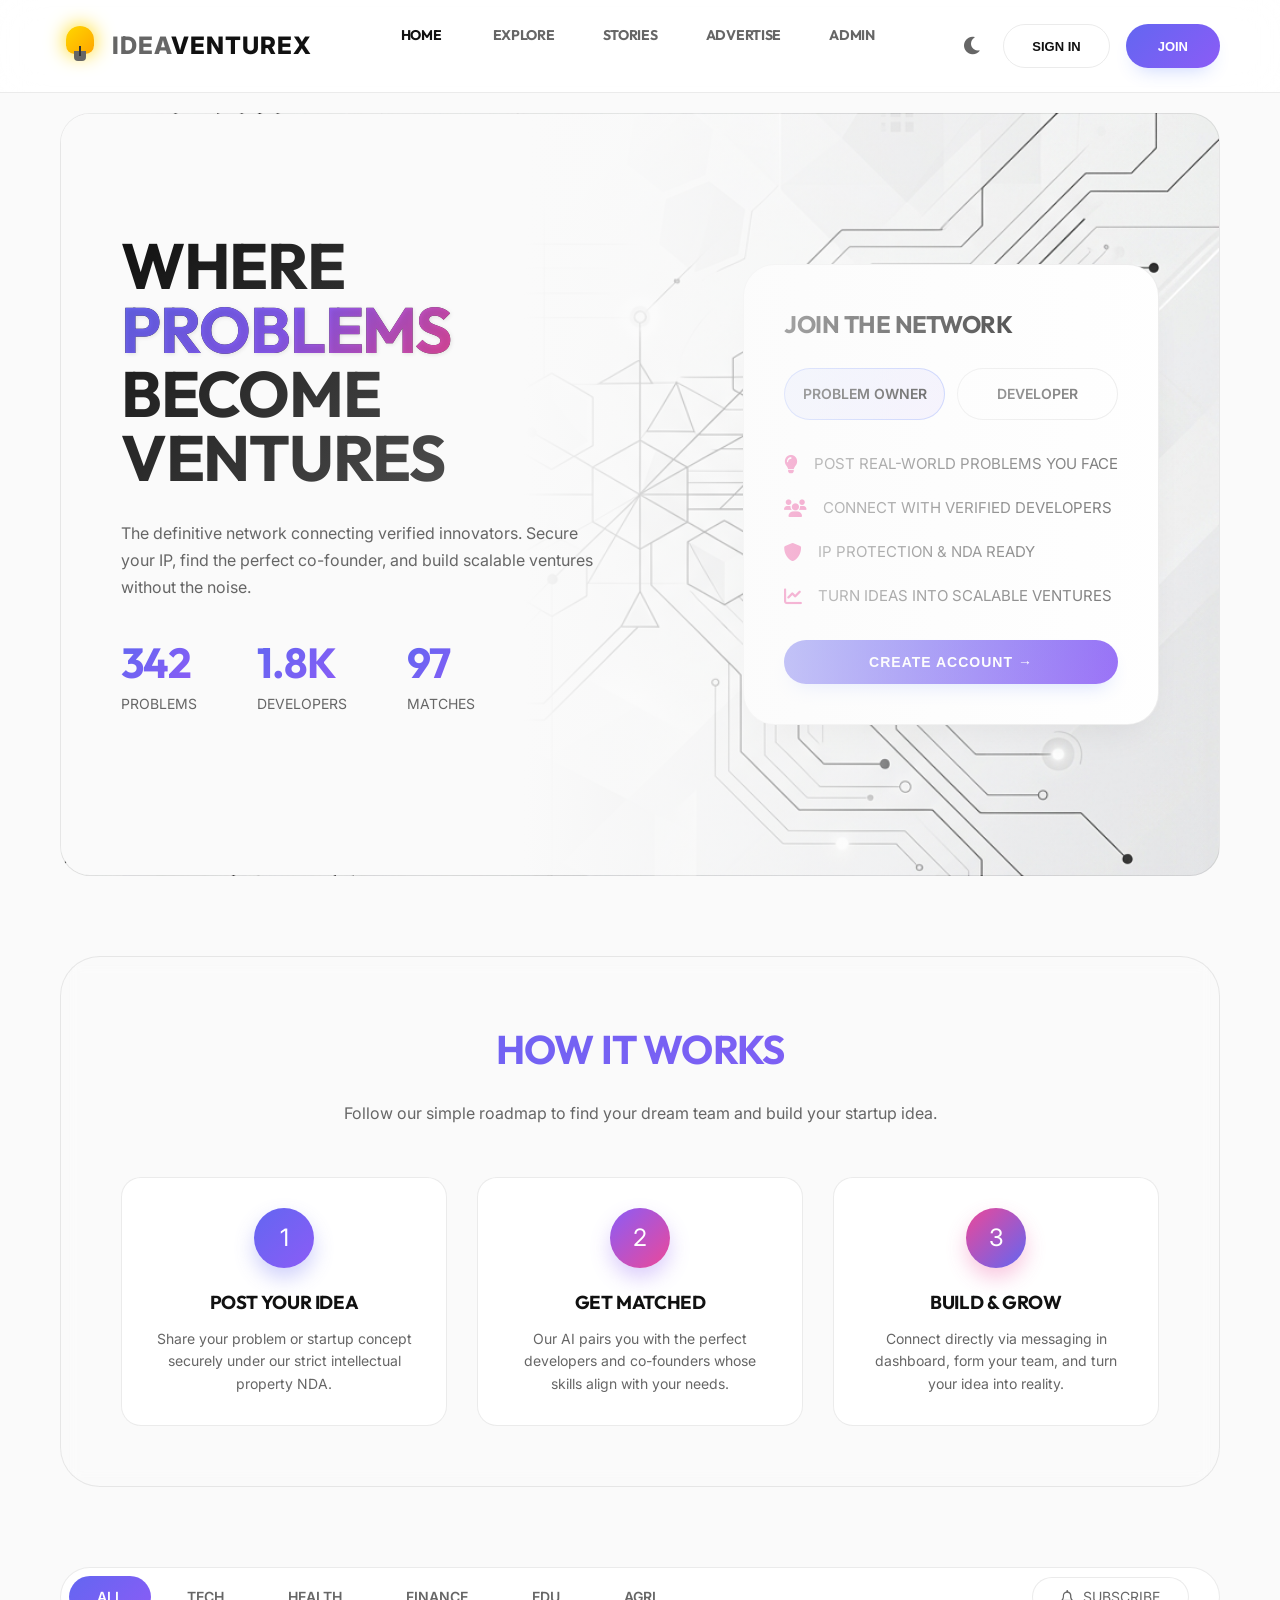
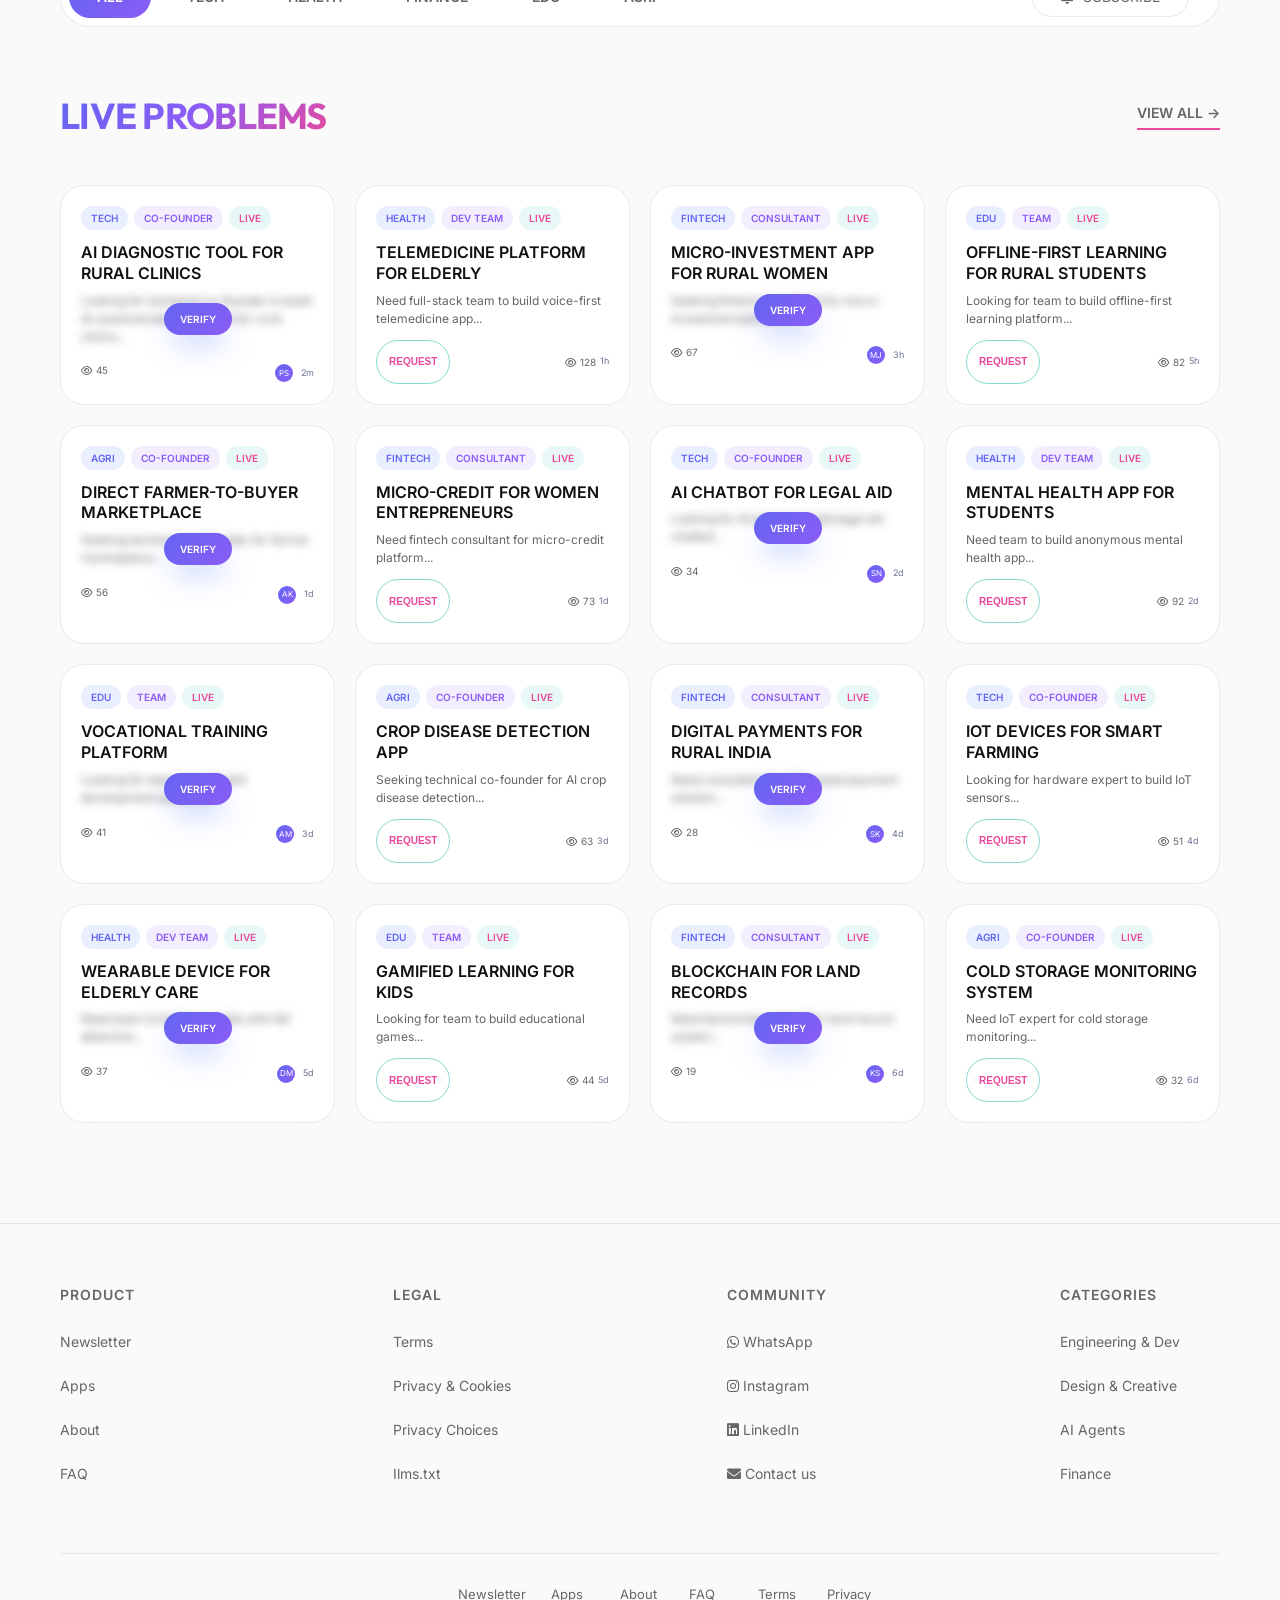
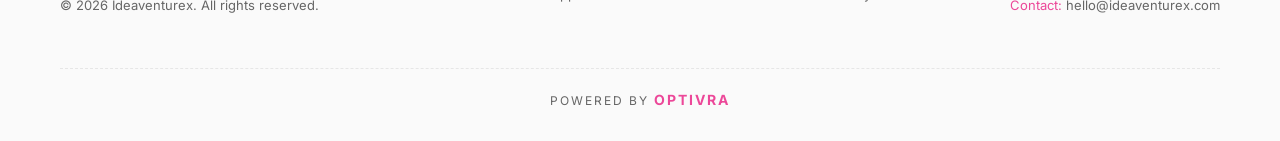
==== index.html @ 9db9f2c5 "commit" ====
<!DOCTYPE html>
<html lang="en">
<head>
    <meta charset="UTF-8">
    <meta name="viewport" content="width=device-width, initial-scale=1.0, maximum-scale=5.0, user-scalable=yes">
    
    <!-- META TAGS - SEO -->
    <title>Ideaventurex - Where Problems Become Ventures | Problem Owner & Developer Marketplace</title>
    <meta name="description" content="IdeaventureX is the first gated marketplace connecting problem owners with verified developers. Post real-world problems, find technical co-founders, and build scalable ventures with IP protection.">
    <meta name="keywords" content="problem marketplace, developer platform, tech co-founder, startup ideas, problem solver, venture building, developer community, problem owner, tech marketplace, India startup">
    <meta name="author" content="IdeaventureX">
    <meta name="robots" content="index, follow">
    <meta name="language" content="English">
    <meta name="revisit-after" content="7 days">
    
    <!-- CANONICAL TAG -->
    <link rel="canonical" href="https://ideaventurex.com">
    
    <!-- OPEN GRAPH TAGS - Facebook/LinkedIn -->
    <meta property="og:title" content="IdeaventureX - Where Problems Become Ventures">
    <meta property="og:description" content="Connect with verified developers to solve real-world problems and build successful ventures.">
    <meta property="og:image" content="https://ideaventurex.com/og-image.jpg">
    <meta property="og:url" content="https://ideaventurex.com">
    <meta property="og:type" content="website">
    <meta property="og:site_name" content="Ideaventurex">
    
    <!-- TWITTER CARD TAGS -->
    <meta name="twitter:card" content="summary_large_image">
    <meta name="twitter:title" content="IdeaventureX - Where Problems Become Ventures">
    <meta name="twitter:description" content="First gated marketplace connecting problem owners with verified developers.">
    <meta name="twitter:image" content="https://ideaventurex.com/twitter-image.jpg">
    
    <!-- FAVICON -->
    <link rel="icon" type="image/x-icon" href="data:image/svg+xml,<svg xmlns='http://www.w3.org/2000/svg' viewBox='0 0 100 100'><circle cx='50' cy='50' r='45' fill='%23FFD700'/><text x='50' y='70' font-size='50' text-anchor='middle' fill='white' font-family='Arial'>I</text></svg>">
    <link rel="apple-touch-icon" href="data:image/svg+xml,<svg xmlns='http://www.w3.org/2000/svg' viewBox='0 0 100 100'><circle cx='50' cy='50' r='45' fill='%23FFD700'/><text x='50' y='70' font-size='50' text-anchor='middle' fill='white' font-family='Arial'>I</text></svg>">
    
    <!-- SCHEMA MARKUP - JSON-LD -->
    <script type="application/ld+json">
    {
        "@context": "https://schema.org",
        "@type": "Organization",
        "name": "IdeaventureX",
        "url": "https://.com",
        "logo": "https://ideaventurex.com/logo.png",
        "sameAs": [
            "https://twitter.com/Ideaventurex
            "https://linkedin.com/company/Ideaventurex"
        ],
        "description": "First gated marketplace connecting problem owners with verified builders.",
        "address": {
            "@type": "PostalAddress",
            "addressCountry": "IN"
        }
    }
    </script>
    
    <script type="application/ld+json">
    {
        "@context": "https://schema.org",
        "@type": "WebSite",
        "name": "Ideaventurex",
        "url": "https://ideaventurex.com",
        "potentialAction": {
            "@type": "SearchAction",
            "target": "https://ideaventurex.com/search?q={search_term_string}",
            "query-input": "required name=search_term_string"
        }
    }
    </script>

    <!-- CSS FILES -->
    <link rel="preconnect" href="https://fonts.googleapis.com">
    <link rel="preconnect" href="https://fonts.gstatic.com" crossorigin>
    <link href="https://fonts.googleapis.com/css2?family=Inter:wght@300;400;500;600;700&family=Outfit:wght@400;600;700;800&display=swap" rel="stylesheet">
    <link rel="stylesheet" href="https://cdnjs.cloudflare.com/ajax/libs/font-awesome/6.0.0-beta3/css/all.min.css">
    <link rel="stylesheet" href="assets/css/style.css">
</head>
<body>
    <!-- Progress Bar -->
    <div class="progress-bar" id="progressBar"></div>

    <!-- Back to Top Button -->
    <div class="back-to-top" id="backToTop" onclick="scrollToTop()">
        <i class="fas fa-arrow-up"></i>
    </div>

    <!-- Navbar -->
    <nav class="navbar">
        <div class="logo" onclick="switchPage('home')">
            <div class="bulb-icon">
                <div class="bulb-glass"></div>
                <div class="bulb-base"></div>
                <div class="bulb-filament"></div>
            </div>
            <div class="logo-text"><span>Idea</span>ventureX</div>
        </div>
        <div class="nav-links" id="navLinks">
            <a class="active" onclick="switchPage('home')">HOME</a>
            <a onclick="switchPage('explore')">EXPLORE</a>
            <a onclick="switchPage('stories')">STORIES</a>
            <a onclick="switchPage('advertise')">ADVERTISE</a>
            <a onclick="switchPage('admin')">ADMIN</a>
        </div>
        <div class="nav-right">
            <div class="theme-toggle" onclick="toggleTheme()">
                <i class="fas fa-moon"></i>
            </div>
            <div class="auth-buttons" id="authButtons">
                <button class="btn-outline" onclick="openModal('login')">SIGN IN</button>
                <button class="btn-primary" onclick="openModal('signup')">JOIN</button>
            </div>
            <div class="profile-badge" id="profileBadge" onclick="toggleLogout(event)">
                <div class="avatar">AK</div>
                <span id="profileType">BUILDER</span>
                <span class="notification-badge">3</span>
                <div class="logout-dropdown" id="logoutDropdown" onclick="event.stopPropagation()">
                    <a href="dashboard.html" onclick="event.stopPropagation();">📊 DASHBOARD</a>
                    <a onclick="openEditProfileModal(); event.stopPropagation();">✏️ EDIT PROFILE</a>
                    <a onclick="logout(); event.stopPropagation();">🚪 LOGOUT</a>
                </div>
            </div>
            <div class="hamburger-menu" onclick="toggleMobileMenu()">☰</div>
        </div>
    </nav>

    <!-- Mobile Menu (hidden by default) -->
    <div id="mobileMenu" style="display: none; background: var(--card-bg); padding: 20px; position: absolute; top: 80px; left: 0; right: 0; z-index: 99; backdrop-filter: blur(20px); border-bottom: 1px solid var(--border-color);">
        <a style="display: block; padding: 15px; color: var(--text-primary); text-decoration: none; border-bottom: 1px solid var(--border-color);" onclick="switchPage('home'); toggleMobileMenu()">HOME</a>
        <a style="display: block; padding: 15px; color: var(--text-primary); text-decoration: none; border-bottom: 1px solid var(--border-color);" onclick="switchPage('explore'); toggleMobileMenu()">EXPLORE</a>
        <a style="display: block; padding: 15px; color: var(--text-primary); text-decoration: none; border-bottom: 1px solid var(--border-color);" onclick="switchPage('stories'); toggleMobileMenu()">STORIES</a>
        <a style="display: block; padding: 15px; color: var(--text-primary); text-decoration: none; border-bottom: 1px solid var(--border-color);" onclick="switchPage('advertise'); toggleMobileMenu()">ADVERTISE</a>
        <a style="display: block; padding: 15px; color: var(--text-primary); text-decoration: none;" onclick="switchPage('admin'); toggleMobileMenu()">ADMIN</a>
    </div>

    <!-- MAIN CONTENT -->
    <div class="container">
        <!-- HOME PAGE -->
        <div id="home-page" class="page active-page">
            <div class="hero" style="background: url('assets/images/hero.png') no-repeat center / cover; border-radius: 30px; padding: 120px 60px; margin: 20px 0; border: 1px solid var(--border-color); position: relative; overflow: hidden;">
                <div style="position: absolute; inset: 0; background: linear-gradient(90deg, var(--bg-primary) 40%, transparent); z-index: 0;"></div>
                
                <div class="hero-left" style="position: relative; z-index: 1;">
                    <h1 style="font-size: 64px;">WHERE<br><span class="hero-gradient-text" style="color: var(--text-primary); text-shadow: 1px 1px 4px rgba(0,0,0,0.1);">PROBLEMS</span><br>BECOME VENTURES</h1>
                    <p style="font-size: 16px; max-width: 480px;">The definitive network connecting verified innovators. Secure your IP, find the perfect co-founder, and build scalable ventures without the noise.</p>
                    <div class="hero-stats">
                        <div class="stat-item"><div class="stat-number">342</div><p>PROBLEMS</p></div>
                        <div class="stat-item"><div class="stat-number">1.8K</div><p>DEVELOPERS</p></div>
                        <div class="stat-item"><div class="stat-number">97</div><p>MATCHES</p></div>
                    </div>
                </div>
                <div class="hero-right">
                    <h3 style="font-size:24px;">JOIN THE NETWORK</h3>
                    <div class="type-selector">
                        <div class="type-option active" onclick="selectType('owner')">PROBLEM OWNER</div>
                        <div class="type-option" onclick="selectType('developer')">DEVELOPER</div>
                    </div>
                    <ul class="usp-list" id="uspList">
                        <!-- Problem Owner bullets (active by default) -->
                        <li><i class="fas fa-lightbulb"></i> POST REAL-WORLD PROBLEMS YOU FACE</li>
                        <li><i class="fas fa-users"></i> CONNECT WITH VERIFIED DEVELOPERS</li>
                        <li><i class="fas fa-shield-alt"></i> IP PROTECTION & NDA READY</li>
                        <li><i class="fas fa-chart-line"></i> TURN IDEAS INTO SCALABLE VENTURES</li>
                    </ul>
                    <button class="btn-primary" style="width:100%; padding:14px; font-size:14px; letter-spacing:1px;" onclick="openModal('signup')">CREATE ACCOUNT &rarr;</button>
                </div>
            </div>

            <!-- ROADMAP SECTION -->
            <div class="roadmap-section" style="margin: 80px 0; padding: 60px; background: rgba(255, 255, 255, 0.02); border-radius: 40px; border: 1px solid var(--border-color); text-align: center; backdrop-filter: blur(10px);">
                <h2 style="font-size: 40px; margin-bottom: 20px; background: linear-gradient(135deg, var(--gradient-1), var(--gradient-2)); -webkit-background-clip: text; -webkit-text-fill-color: transparent;">HOW IT WORKS</h2>
                <p style="color: var(--text-secondary); margin-bottom: 50px;">Follow our simple roadmap to find your dream team and build your startup idea.</p>
                <div style="display: grid; grid-template-columns: repeat(auto-fit, minmax(250px, 1fr)); gap: 30px;">
                    <div class="roadmap-step" style="padding: 30px; background: var(--card-bg); border-radius: 20px; border: 1px solid var(--border-color); transition: 0.3s; cursor: default;" onmouseover="this.style.transform='translateY(-10px)'; this.style.borderColor='var(--gradient-1)'" onmouseout="this.style.transform='translateY(0)'; this.style.borderColor='var(--border-color)'">
                        <div style="width: 60px; height: 60px; background: linear-gradient(135deg, var(--gradient-1), var(--gradient-2)); border-radius: 50%; color: white; display: flex; align-items: center; justify-content: center; font-size: 24px; margin: 0 auto 20px; box-shadow: 0 10px 20px rgba(99, 102, 241, 0.3);">1</div>
                        <h3>Post Your Idea</h3>
                        <p style="color: var(--text-secondary); font-size: 14px; margin-top: 10px;">Share your problem or startup concept securely under our strict intellectual property NDA.</p>
                    </div>
                    <div class="roadmap-step" style="padding: 30px; background: var(--card-bg); border-radius: 20px; border: 1px solid var(--border-color); transition: 0.3s; cursor: default;" onmouseover="this.style.transform='translateY(-10px)'; this.style.borderColor='var(--gradient-2)'" onmouseout="this.style.transform='translateY(0)'; this.style.borderColor='var(--border-color)'">
                        <div style="width: 60px; height: 60px; background: linear-gradient(135deg, var(--gradient-2), var(--gradient-3)); border-radius: 50%; color: white; display: flex; align-items: center; justify-content: center; font-size: 24px; margin: 0 auto 20px; box-shadow: 0 10px 20px rgba(139, 92, 246, 0.3);">2</div>
                        <h3>Get Matched</h3>
                        <p style="color: var(--text-secondary); font-size: 14px; margin-top: 10px;">Our AI pairs you with the perfect developers and co-founders whose skills align with your needs.</p>
                    </div>
                    <div class="roadmap-step" style="padding: 30px; background: var(--card-bg); border-radius: 20px; border: 1px solid var(--border-color); transition: 0.3s; cursor: default;" onmouseover="this.style.transform='translateY(-10px)'; this.style.borderColor='var(--gradient-3)'" onmouseout="this.style.transform='translateY(0)'; this.style.borderColor='var(--border-color)'">
                        <div style="width: 60px; height: 60px; background: linear-gradient(135deg, var(--gradient-3), var(--gradient-1)); border-radius: 50%; color: white; display: flex; align-items: center; justify-content: center; font-size: 24px; margin: 0 auto 20px; box-shadow: 0 10px 20px rgba(236, 72, 153, 0.3);">3</div>
                        <h3>Build & Grow</h3>
                        <p style="color: var(--text-secondary); font-size: 14px; margin-top: 10px;">Connect directly via messaging in dashboard, form your team, and turn your idea into reality.</p>
                    </div>
                </div>
            </div>

            <div class="category-bar">
                <div class="category-links">
                    <span class="category-link active" onclick="filterProblems('all', event)">ALL</span>
                    <span class="category-link" onclick="filterProblems('tech', event)">TECH</span>
                    <span class="category-link" onclick="filterProblems('health', event)">HEALTH</span>
                    <span class="category-link" onclick="filterProblems('finance', event)">FINANCE</span>
                    <span class="category-link" onclick="filterProblems('edu', event)">EDU</span>
                    <span class="category-link" onclick="filterProblems('agri', event)">AGRI</span>
                </div>
                <div class="subscribe-btn" onclick="subscribeAlert()"><i class="far fa-bell"></i> SUBSCRIBE</div>
            </div>

            <div class="section-header">
                <h2>LIVE PROBLEMS</h2>
                <span class="view-all" onclick="switchPage('explore')">VIEW ALL →</span>
            </div>
            <div class="problems-grid" id="homeProblemsGrid"></div>
        </div>

        <!-- EXPLORE PAGE -->
        <div id="explore-page" class="page">
            <div style="margin:60px 0;">
                <h1 style="font-size:56px; margin-bottom:30px;">EXPLORE ALL PROBLEMS</h1>
                <div class="category-bar">
                    <div class="category-links">
                        <span class="category-link active" onclick="filterExploreProblems('all', event)">ALL</span>
                        <span class="category-link" onclick="filterExploreProblems('tech', event)">TECH</span>
                        <span class="category-link" onclick="filterExploreProblems('health', event)">HEALTH</span>
                        <span class="category-link" onclick="filterExploreProblems('finance', event)">FINANCE</span>
                        <span class="category-link" onclick="filterExploreProblems('edu', event)">EDU</span>
                        <span class="category-link" onclick="filterExploreProblems('agri', event)">AGRI</span>
                    </div>
                </div>
                <div class="problems-grid" id="exploreProblemsGrid"></div>
            </div>
        </div>

        <!-- STORIES PAGE -->
        <div id="stories-page" class="page">
            <div style="margin:60px 0;">
                <h1 style="font-size:56px; margin-bottom:30px;">SUCCESS STORIES</h1>
                <div style="display:grid; grid-template-columns:1fr 1fr; gap:30px;" id="storiesGrid"></div>
            </div>
        </div>

        <!-- ADVERTISE PAGE -->
        <div id="advertise-page" class="page">
            <div class="advertise-page">
                <div class="advertise-header">
                    <h1>REACH 1.8K+ ELITE DEVELOPERS</h1>
                    <p>Promote your tools, APIs, and services to the most active problem solvers and innovators in our network.</p>
                </div>
                
                <div class="advertise-pricing" id="pricingCards"></div>

                <div class="details-form">
                    <h2>📋 REQUEST ADVERTISING DETAILS</h2>
                    
                    <div class="form-group">
                        <label>FULL NAME</label>
                        <input type="text" placeholder="Enter your full name" id="adName">
                    </div>
                    <div class="form-group">
                        <label>COMPANY/BRAND</label>
                        <input type="text" placeholder="Enter company name" id="adCompany">
                    </div>
                    <div class="form-group">
                        <label>EMAIL ADDRESS</label>
                        <input type="email" placeholder="Enter your email" id="adEmail">
                    </div>
                    <div class="form-group">
                        <label>PHONE NUMBER</label>
                        <input type="tel" placeholder="Enter your phone number" id="adPhone">
                    </div>
                    <div class="form-group">
                        <label>SELECT PACKAGE</label>
                        <select id="adPackage">
                            <option>BASIC - ₹2,999/month</option>
                            <option>PRO - ₹4,999/month</option>
                            <option>ENTERPRISE - ₹9,999/month</option>
                            <option>CUSTOM - Need tailored solution</option>
                        </select>
                    </div>
                    <div class="form-group">
                        <label>TELL US ABOUT YOUR PRODUCT</label>
                        <textarea placeholder="Describe your product, target audience, and advertising goals..." id="adMessage"></textarea>
                    </div>
                    <div class="form-group">
                        <label>PREFERRED START DATE</label>
                        <input type="date" id="adDate">
                    </div>
                    <div class="radio-group">
                        <div class="radio-option">
                            <input type="checkbox" id="adTerms"> I agree to terms and conditions
                        </div>
                    </div>
                    <button class="btn-primary" style="width:100%; padding:16px;" onclick="submitAdRequest()">SUBMIT REQUEST</button>
                </div>
            </div>
        </div>

        <!-- DASHBOARD MOVED TO dashbaord.html -->

        <!-- ADMIN PAGE -->
        <div id="admin-page" class="page">
            <div id="adminLoginBox" class="admin-login-box">
                <h2>ADMIN ACCESS</h2>
                <input type="email" placeholder="admin@ideaventurex.com" value="admin@ideaventurex.com" id="adminEmail">
                <input type="password" placeholder="••••••••" value="admin123" id="adminPassword">
                <button class="btn-primary" onclick="adminLogin()">ACCESS DASHBOARD</button>
            </div>
            <div id="adminPanel" class="admin-panel">
                <div style="display:flex; justify-content:space-between; align-items:center; margin-bottom:30px;">
                    <h2 style="font-size:36px;">ADMIN INTELLIGENCE</h2>
                    <div class="profile-badge" style="display:flex; position:relative;" id="adminProfileBadge">
                        <div class="avatar">AD</div>
                        <span>ADMIN</span>
                        <div class="logout-dropdown" id="adminLogoutDropdown">
                            <a onclick="logout(); closeAdminDropdown();">🚪 LOGOUT</a>
                        </div>
                    </div>
                </div>

                <div class="admin-stats">
                    <div class="stat-card-large"><h3>47</h3><p>LIVE PROBLEMS</p></div>
                    <div class="stat-card-large"><h3>238</h3><p>DEVELOPERS</p></div>
                    <div class="stat-card-large"><h3>15</h3><p>MATCHES</p></div>
                    <div class="stat-card-large"><h3>89</h3><p>WEEKLY ACTIVE</p></div>
                </div>

                <div style="display:grid; grid-template-columns:1fr 1fr; gap:20px;">
                    <div class="admin-section">
                        <h3>⏳ PENDING VERIFICATION</h3>
                        <div class="queue-item"><span>AI DIAGNOSTIC TOOL</span> <button class="verify-btn" onclick="showToast('VERIFIED')">VERIFY</button></div>
                        <div class="queue-item"><span>ELDERLY CARE IOT</span> <button class="verify-btn" onclick="showToast('VERIFIED')">VERIFY</button></div>
                        <div class="queue-item"><span>FARMER MARKETPLACE</span> <button class="verify-btn" onclick="showToast('VERIFIED')">VERIFY</button></div>
                    </div>
                    <div class="admin-section">
                        <h3>🔥 TRENDING SECTORS</h3>
                        <div class="trend-item"><span>TECH</span> <span>42%</span></div>
                        <div class="trend-item"><span>HEALTH</span> <span>28%</span></div>
                        <div class="trend-item"><span>FINTECH</span> <span>18%</span></div>
                        <div class="trend-item"><span>EDU</span> <span>8%</span></div>
                        <div class="trend-item"><span>AGRI</span> <span>4%</span></div>
                    </div>
                </div>

                <div class="admin-section">
                    <h3>👁️ ACCESS LOG</h3>
                    <div class="log-item">PRIYA S. viewed AI DIAGNOSTIC · 2 min ago</div>
                    <div class="log-item">RAHUL K. unlocked TELEMEDICINE · 15 min ago</div>
                    <div class="log-item">ANAND M. posted new problem · 1 hour ago</div>
                    <div class="log-item">SUNITA P. matched with developer · 3 hours ago</div>
                </div>

                <div class="admin-section">
                    <h3>🤝 MATCH QUEUE</h3>
                    <div class="queue-item"><span>AI TOOL · Developer: PRIYA S.</span> <span style="color:var(--gradient-1);">PENDING</span></div>
                    <div class="queue-item"><span>TELEMEDICINE · Developer: RAHUL K.</span> <span style="color:var(--gradient-3);">ACCEPTED</span></div>
                    <div class="queue-item"><span>MICRO-CREDIT · Developer: ANAND M.</span> <span style="color:var(--gradient-2);">IN REVIEW</span></div>
                </div>
            </div>
        </div>
    </div>

    <!-- FOOTER -->
    <footer class="footer">
        <div class="footer-content">
            <div class="footer-links">
                <div class="footer-section">
                    <h4>PRODUCT</h4>
                    <a onclick="showPage('newsletter')">Newsletter</a>
                    <a onclick="showPage('apps')">Apps</a>
                    <a onclick="showPage('about')">About</a>
                    <a onclick="showPage('faq')">FAQ</a>
                </div>
                <div class="footer-section">
                    <h4>LEGAL</h4>
                    <a onclick="showPage('terms')">Terms</a>
                    <a onclick="showPage('privacy')">Privacy & Cookies</a>
                    <a onclick="showPage('privacy-choices')">Privacy Choices</a>
                    <a onclick="showPage('ilms')">Ilms.txt</a>
                </div>
                <div class="footer-section">
                    <h4>COMMUNITY</h4>
                    <a style="cursor:pointer;" onclick="window.open('https://chat.whatsapp.com/12345', '_blank')"><i class="fab fa-whatsapp"></i> WhatsApp</a>
                    <a style="cursor:pointer;" onclick="window.open('https://instagram.com/ideaventurex', '_blank')"><i class="fab fa-instagram"></i> Instagram</a>
                    <a style="cursor:pointer;" onclick="window.open('https://linkedin.com/company/ideaventurex', '_blank')"><i class="fab fa-linkedin"></i> LinkedIn</a>
                    <a onclick="showPage('contact')"><i class="fas fa-envelope"></i> Contact us</a>
                </div>
                <div class="footer-section">
                    <h4>CATEGORIES</h4>
                    <a onclick="filterProblems('tech', event)">Engineering & Dev</a>
                    <a onclick="filterProblems('design', event)">Design & Creative</a>
                    <a onclick="filterProblems('ai', event)">AI Agents</a>
                    <a onclick="filterProblems('finance', event)">Finance</a>
                </div>
            </div>
            
            <div class="footer-bottom">
                <div>© 2026 Ideaventurex. All rights reserved.</div>
                <div class="footer-bottom-links">
                    <a onclick="showPage('newsletter')">Newsletter</a>
                    <a onclick="showPage('apps')">Apps</a>
                    <a onclick="showPage('about')">About</a>
                    <a onclick="showPage('faq')">FAQ</a>
                    <a onclick="showPage('terms')">Terms</a>
                    <a onclick="showPage('privacy')">Privacy</a>
                </div>
                <div class="footer-contact">
                    <span>Contact:</span> hello@ideaventurex.com
                </div>
            </div>

            <!-- POWERED BY OPTIVRA -->
            <div class="powered-by">
                <a href="https://optivra.in" target="_blank" style="color: inherit; text-decoration: none;">POWERED BY <span>OPTIVRA</span></a>
            </div>
        </div>
    </footer>

    <!-- NEW PAGES MODAL -->
    <div class="modal" id="pageModal">
        <div class="modal-content">
            <span class="close" onclick="closeModal('pageModal')">&times;</span>
            <h2 id="pageModalTitle">Page Title</h2>
            <div id="pageModalContent" style="color: var(--text-secondary); line-height: 1.8;">
                Content goes here...
            </div>
        </div>
    </div>

    <!-- Modals -->
    <div class="modal" id="loginModal">
        <div class="modal-content">
            <span class="close" onclick="closeModal('loginModal')">&times;</span>
            <h2>SIGN IN</h2>
            <input type="email" placeholder="EMAIL" id="loginEmail">
            <input type="password" placeholder="PASSWORD" id="loginPassword">
            <button class="btn-primary" style="width:100%;" onclick="demoLogin()">SIGN IN</button>
        </div>
    </div>
    
    <div class="modal" id="signupModal">
        <div class="modal-content">
            <span class="close" onclick="closeModal('signupModal')">&times;</span>
            <h2>JOIN IDEAVENTUREX</h2>
            <input type="text" placeholder="FULL NAME" id="signupName">
            <input type="email" placeholder="EMAIL" id="signupEmail">
            <input type="password" placeholder="PASSWORD" id="signupPassword">
            <select id="signupRole">
                <option>PROBLEM OWNER</option>
                <option>DEVELOPER</option>
                <option>ADVISOR</option>
            </select>
            <div class="otp-row">
                <input type="text" placeholder="OTP" id="otpInput">
                <button class="btn-outline" onclick="showToast('OTP SENT')">SEND</button>
            </div>
            <button class="btn-primary" style="width:100%; margin-top:20px;" onclick="demoSignup()">CREATE ACCOUNT</button>
        </div>
    </div>

    <!-- EDIT PROFILE MODAL -->
    <div class="modal" id="editProfileModal">
        <div class="modal-content">
            <span class="close" onclick="closeModal('editProfileModal')">&times;</span>
            <h2>EDIT PROFILE</h2>
            
            <div class="edit-profile-options">
                <div class="edit-profile-option" onclick="showToast('EDIT NAME - COMING SOON'); closeModal('editProfileModal');">
                    <i class="fas fa-user"></i>
                    <div class="option-text"><h4>EDIT NAME</h4><p>Change your display name</p></div>
                </div>
                <div class="edit-profile-option" onclick="showToast('EDIT EMAIL - COMING SOON'); closeModal('editProfileModal');">
                    <i class="fas fa-envelope"></i>
                    <div class="option-text"><h4>EDIT EMAIL</h4><p>Update your email address</p></div>
                </div>
                <div class="edit-profile-option" onclick="showToast('EDIT PASSWORD - COMING SOON'); closeModal('editProfileModal');">
                    <i class="fas fa-lock"></i>
                    <div class="option-text"><h4>EDIT PASSWORD</h4><p>Change your password</p></div>
                </div>
                <div class="edit-profile-option danger-option" onclick="if(confirm('Are you sure?')) { showToast('ACCOUNT DELETED'); logout(); } closeModal('editProfileModal');">
                    <i class="fas fa-trash-alt"></i>
                    <div class="option-text"><h4>DELETE ACCOUNT</h4><p>Permanently delete account</p></div>
                </div>
            </div>
            <button class="btn-outline" style="width:100%; margin-top:10px;" onclick="closeModal('editProfileModal')">CLOSE</button>
        </div>
    </div>

    <div class="toast" id="toast">MESSAGE</div>

    <!-- JavaScript -->
    <script src="assets/js/script.js"></script>
</body>
</html>
---- assets/css/style.css ----
* {
    margin: 0;
    padding: 0;
    box-sizing: border-box;
    -webkit-tap-highlight-color: transparent;
}

:root {
    --bg-primary: #FAFAFA;
    --bg-secondary: #FFFFFF;
    --text-primary: #111111;
    --text-secondary: #666666;
    --border-color: rgba(0, 0, 0, 0.08);
    --card-bg: #FFFFFF;
    --gradient-1: #6366F1; /* Vibrant Indigo */
    --gradient-2: #8B5CF6; /* Vibrant Purple */
    --gradient-3: #EC4899; /* Vibrant Pink */
    --navbar-bg: rgba(255, 255, 255, 0.85);
    --footer-bg: #FAFAFA;
}

body.dark-mode {
    --bg-primary: #0A0A0A;
    --bg-secondary: rgba(17, 17, 17, 0.8);
    --text-primary: #EDEDED;
    --text-secondary: #888888;
    --border-color: rgba(255, 255, 255, 0.1);
    --card-bg: rgba(17, 17, 17, 0.6);
    --gradient-1: #818CF8;
    --gradient-2: #A78BFA;
    --gradient-3: #F472B6;
    --navbar-bg: rgba(10, 10, 10, 0.85);
    --footer-bg: #0A0A0A;
}

body {
    background: var(--bg-primary);
    font-family: 'Inter', sans-serif;
    color: var(--text-primary);
    line-height: 1.6;
    overflow-x: hidden;
    transition: background 0.3s, color 0.3s;
    -webkit-font-smoothing: antialiased;
    -moz-osx-font-smoothing: grayscale;
}

h1, h2, h3, .nav-links a, .btn, .stat-number {
    font-family: 'Outfit', sans-serif;
    font-weight: 700;
    letter-spacing: -0.02em;
    text-transform: uppercase;
}

html {
    scroll-behavior: smooth;
}

::-webkit-scrollbar {
    width: 8px;
}
::-webkit-scrollbar-track {
    background: var(--bg-secondary);
}
::-webkit-scrollbar-thumb {
    background: linear-gradient(135deg, var(--gradient-1), var(--gradient-2), var(--gradient-3));
    border-radius: 10px;
}

@keyframes pageTransition {
    0% { opacity: 0; transform: translateY(20px); }
    100% { opacity: 1; transform: translateY(0); }
}

.page {
    display: none;
    animation: pageTransition 0.5s ease;
}

.page.active-page {
    display: block;
}

.progress-bar {
    position: fixed;
    top: 0;
    left: 0;
    width: 0%;
    height: 3px;
    background: linear-gradient(90deg, var(--gradient-1), var(--gradient-2), var(--gradient-3));
    z-index: 1001;
    transition: width 0.3s;
}

.back-to-top {
    position: fixed;
    bottom: 30px;
    left: 30px;
    width: 50px;
    height: 50px;
    background: linear-gradient(135deg, var(--gradient-1), var(--gradient-2));
    border-radius: 50%;
    display: flex;
    align-items: center;
    justify-content: center;
    color: #FFFFFF;
    cursor: pointer;
    opacity: 0;
    visibility: hidden;
    transition: 0.3s;
    z-index: 99;
    box-shadow: 0 10px 20px -5px var(--gradient-1);
}

.back-to-top.show {
    opacity: 1;
    visibility: visible;
}

.back-to-top:hover {
    transform: translateY(-5px);
}

.container {
    max-width: 1440px;
    margin: 0 auto;
    padding: 0 60px;
}

.navbar {
    display: flex;
    justify-content: space-between;
    align-items: center;
    padding: 24px 60px;
    background: var(--navbar-bg);
    backdrop-filter: blur(20px);
    -webkit-backdrop-filter: blur(20px);
    border-bottom: 1px solid var(--border-color);
    position: sticky;
    top: 0;
    z-index: 100;
}

.logo {
    display: flex;
    align-items: center;
    gap: 12px;
    cursor: pointer;
}
.bulb-icon {
    position: relative;
    width: 40px;
    height: 40px;
}
.bulb-glass {
    position: absolute;
    width: 28px;
    height: 28px;
    background: linear-gradient(135deg, #FFD700, #FFA500);
    border-radius: 50% 50% 30% 30%;
    top: 0;
    left: 6px;
    animation: bulbGlow 2s infinite;
    box-shadow: 0 0 20px #FFD700;
}
.bulb-base {
    position: absolute;
    width: 12px;
    height: 10px;
    background: #666;
    bottom: 5px;
    left: 14px;
    border-radius: 0 0 4px 4px;
}
.bulb-filament {
    position: absolute;
    width: 2px;
    height: 10px;
    background: #333;
    bottom: 10px;
    left: 19px;
}
.logo-text {
    font-size: 24px;
    font-weight: 800;
    color: var(--text-primary);
    text-transform: uppercase;
    letter-spacing: 1px;
}
.logo-text span {
    color: var(--text-secondary);
}
@keyframes bulbGlow {
    0%, 100% { filter: brightness(1); box-shadow: 0 0 15px #FFD700; }
    50% { filter: brightness(1.3); box-shadow: 0 0 30px #FFA500; }
}

.nav-links {
    display: flex;
    gap: 48px;
}

.nav-links a {
    color: var(--text-secondary);
    text-decoration: none;
    font-size: 14px;
    cursor: pointer;
    transition: 0.3s;
    position: relative;
}

.nav-links a:hover {
    color: var(--text-primary);
    transform: translateY(-2px);
}

.nav-links a.active {
    color: var(--text-primary);
}

.nav-links a.active::after {
    display: none;
}

.nav-right {
    display: flex;
    align-items: center;
    gap: 20px;
}

.theme-toggle {
    cursor: pointer;
    font-size: 20px;
    color: var(--text-secondary);
    transition: 0.3s;
}

.theme-toggle:hover {
    color: var(--gradient-1);
    transform: rotate(30deg);
}

.auth-buttons {
    display: flex;
    gap: 16px;
}

.btn-outline {
    background: transparent;
    border: 1px solid var(--border-color);
    color: var(--text-primary);
    padding: 10px 28px;
    border-radius: 40px;
    font-size: 13px;
    font-weight: 600;
    cursor: pointer;
    transition: 0.3s;
    position: relative;
    overflow: hidden;
}

.btn-outline:hover {
    border-color: var(--gradient-1);
    background: rgba(45, 95, 255, 0.05);
    transform: translateY(-2px);
}

.btn-primary {
    background: linear-gradient(135deg, var(--gradient-1), var(--gradient-2));
    border: none;
    color: #FFFFFF;
    padding: 10px 32px;
    border-radius: 40px;
    font-size: 13px;
    font-weight: 600;
    cursor: pointer;
    transition: 0.3s;
    box-shadow: 0 10px 20px -10px rgba(45, 95, 255, 0.3);
}

.btn-primary:hover {
    transform: translateY(-2px);
    box-shadow: 0 20px 30px -10px rgba(139, 92, 246, 0.4);
}

.profile-badge {
    display: none;
    align-items: center;
    gap: 12px;
    background: rgba(255, 255, 255, 0.02);
    border: 1px solid var(--border-color);
    padding: 6px 16px 6px 6px;
    border-radius: 40px;
    cursor: pointer;
    transition: 0.3s;
    position: relative;
    z-index: 1000;
}

.profile-badge:hover {
    border-color: var(--gradient-1);
    transform: translateY(-2px);
}

.avatar {
    width: 32px;
    height: 32px;
    background: linear-gradient(135deg, var(--gradient-1), var(--gradient-2), var(--gradient-3));
    border-radius: 50%;
    display: flex;
    align-items: center;
    justify-content: center;
    font-size: 14px;
    color: #FFFFFF;
}

.notification-badge {
    background: var(--gradient-3);
    color: #FFFFFF;
    font-size: 10px;
    padding: 2px 6px;
    border-radius: 10px;
    position: absolute;
    top: -5px;
    right: -5px;
}

.logout-dropdown {
    position: absolute;
    top: 45px;
    right: 0;
    background: var(--card-bg);
    backdrop-filter: blur(20px);
    border: 1px solid var(--border-color);
    border-radius: 15px;
    padding: 8px;
    min-width: 180px;
    display: none;
    z-index: 1001;
    box-shadow: 0 10px 30px -10px black;
}

.logout-dropdown.show {
    display: block;
    animation: slideDown 0.2s ease;
}

@keyframes slideDown {
    from { opacity: 0; transform: translateY(-10px); }
    to { opacity: 1; transform: translateY(0); }
}

.logout-dropdown a {
    display: block;
    padding: 12px 20px;
    color: var(--text-primary);
    text-decoration: none;
    border-radius: 10px;
    transition: 0.2s;
    cursor: pointer;
    font-size: 14px;
}

.logout-dropdown a:hover {
    background: linear-gradient(135deg, rgba(45, 95, 255, 0.2), rgba(139, 92, 246, 0.2));
    color: white;
    transform: translateX(5px);
}

.hero {
    display: flex;
    align-items: center;
    justify-content: center;
    gap: 40px;
    padding: 100px 0;
    text-align: left;
}

.hero-left {
    flex: 1;
    max-width: 600px;
}

.hero-left h1 {
    font-size: 72px;
    font-weight: 700;
    line-height: 1;
    background: linear-gradient(135deg, var(--text-primary), var(--text-secondary));
    -webkit-background-clip: text;
    -webkit-text-fill-color: transparent;
    margin-bottom: 30px;
}

.hero-gradient-text {
    background: linear-gradient(135deg, var(--gradient-1), var(--gradient-2), var(--gradient-3));
    -webkit-background-clip: text;
    -webkit-text-fill-color: transparent;
}

.hero-left p {
    color: var(--text-secondary);
    font-size: 18px;
    margin-bottom: 40px;
    max-width: 550px;
    line-height: 1.7;
}

.hero-stats {
    display: flex;
    gap: 60px;
}

.stat-item .stat-number {
    font-size: 42px;
    font-weight: 700;
    background: linear-gradient(135deg, var(--gradient-1), var(--gradient-2));
    -webkit-background-clip: text;
    -webkit-text-fill-color: transparent;
    line-height: 1;
}

.stat-item p {
    color: var(--text-secondary);
    font-size: 14px;
    margin-top: 8px;
}

.hero-right {
    background: var(--card-bg);
    border: 1px solid var(--border-color);
    border-radius: 32px;
    padding: 40px;
    min-width: 400px;
    max-width: 450px;
    box-shadow: 0 20px 40px -20px rgba(0, 0, 0, 0.1);
}

.type-selector {
    display: flex;
    gap: 12px;
    margin: 24px 0;
}

.type-option {
    flex: 1;
    padding: 14px;
    background: rgba(255, 255, 255, 0.02);
    border: 1px solid var(--border-color);
    border-radius: 40px;
    text-align: center;
    font-size: 14px;
    font-weight: 600;
    color: var(--text-secondary);
    cursor: pointer;
    transition: 0.3s;
}

.type-option.active {
    background: linear-gradient(135deg, rgba(45, 95, 255, 0.1), rgba(139, 92, 246, 0.1));
    border-color: rgba(45, 95, 255, 0.3);
    color: var(--text-primary);
}

.type-option:hover {
    transform: translateY(-2px);
    border-color: var(--gradient-1);
}

.usp-list {
    list-style: none;
    margin: 32px 0;
}

.usp-list li {
    display: flex;
    align-items: center;
    gap: 16px;
    margin: 20px 0;
    color: var(--text-secondary);
    font-size: 15px;
    transition: 0.3s;
}

.usp-list li:hover {
    transform: translateX(5px);
    color: var(--text-primary);
}

.usp-list i {
    color: var(--gradient-3);
    font-size: 18px;
    transition: transform 0.3s;
}

.usp-list li:hover i {
    transform: rotate(360deg);
}

.category-bar {
    display: flex;
    align-items: center;
    justify-content: space-between;
    background: var(--bg-secondary);
    backdrop-filter: blur(20px);
    -webkit-backdrop-filter: blur(20px);
    border: 1px solid var(--border-color);
    border-radius: 60px;
    padding: 8px 30px 8px 8px;
    margin: 60px 0;
}

.category-links {
    display: flex;
    gap: 8px;
    flex-wrap: wrap;
}

.category-link {
    padding: 10px 28px;
    border-radius: 40px;
    font-size: 14px;
    font-weight: 600;
    color: var(--text-secondary);
    cursor: pointer;
    transition: 0.3s;
}

.category-link:hover {
    color: var(--text-primary);
    transform: translateY(-2px);
    box-shadow: 0 5px 15px -5px var(--gradient-1);
}

.category-link.active {
    background: linear-gradient(135deg, var(--gradient-1), var(--gradient-2));
    color: #FFFFFF;
}

.subscribe-btn {
    background: rgba(255, 255, 255, 0.02);
    border: 1px solid var(--border-color);
    padding: 8px 28px;
    border-radius: 40px;
    display: flex;
    align-items: center;
    gap: 10px;
    font-size: 14px;
    color: var(--text-secondary);
    cursor: pointer;
    transition: 0.3s;
}

.subscribe-btn:hover {
    border-color: var(--gradient-3);
    color: var(--text-primary);
    transform: translateY(-2px);
}

.subscribe-btn i {
    transition: transform 0.3s;
}

.subscribe-btn:hover i {
    transform: rotate(20deg);
}

.section-header {
    display: flex;
    justify-content: space-between;
    align-items: center;
    margin: 60px 0 40px;
}

.section-header h2 {
    font-size: 36px;
    font-weight: 700;
    background: linear-gradient(135deg, var(--gradient-1), var(--gradient-2), var(--gradient-3));
    -webkit-background-clip: text;
    -webkit-text-fill-color: transparent;
}

.view-all {
    color: var(--text-secondary);
    font-size: 14px;
    font-weight: 600;
    cursor: pointer;
    border-bottom: 2px solid var(--gradient-3);
    padding-bottom: 4px;
    transition: 0.3s;
}

.view-all:hover {
    color: var(--text-primary);
    border-color: var(--gradient-1);
    transform: translateX(5px);
}

.problems-grid {
    display: grid;
    grid-template-columns: repeat(4, 1fr);
    gap: 20px;
    margin-bottom: 30px;
}

.problem-card {
    background: var(--card-bg);
    backdrop-filter: blur(20px);
    -webkit-backdrop-filter: blur(20px);
    border: 1px solid var(--border-color);
    border-radius: 24px;
    padding: 20px;
    transition: 0.4s cubic-bezier(0.175, 0.885, 0.32, 1.275);
    position: relative;
    overflow: hidden;
}

.problem-card:hover {
    transform: translateY(-10px) scale(1.02);
    border-color: rgba(45, 95, 255, 0.3);
    box-shadow: 0 30px 50px -20px var(--gradient-1);
}

.card-badges {
    display: flex;
    gap: 6px;
    margin-bottom: 12px;
    flex-wrap: wrap;
}

.badge {
    padding: 4px 10px;
    border-radius: 30px;
    font-size: 10px;
    font-weight: 600;
    text-transform: uppercase;
}

.badge.industry {
    background: rgba(45, 95, 255, 0.1);
    color: var(--gradient-1);
}

.badge.intent {
    background: rgba(139, 92, 246, 0.1);
    color: var(--gradient-2);
}

.badge.status {
    background: rgba(20, 184, 166, 0.1);
    color: var(--gradient-3);
}

.problem-title {
    font-size: 16px;
    font-weight: 600;
    margin-bottom: 8px;
    color: var(--text-primary);
    line-height: 1.3;
}

.problem-desc {
    color: var(--text-secondary);
    font-size: 12px;
    line-height: 1.5;
    margin-bottom: 12px;
}

.blur-container {
    position: relative;
}

.blur-content {
    filter: blur(4px);
    user-select: none;
}

.unlock-overlay {
    position: absolute;
    top: 50%;
    left: 50%;
    transform: translate(-50%, -50%);
    background: linear-gradient(135deg, var(--gradient-1), var(--gradient-2));
    padding: 8px 16px;
    border-radius: 30px;
    font-size: 10px;
    font-weight: 600;
    color: #FFFFFF;
    cursor: pointer;
    white-space: nowrap;
    box-shadow: 0 15px 30px -10px rgba(45, 95, 255, 0.5);
    animation: unlockPulse 2s infinite;
    transition: 0.3s;
}

.unlock-overlay:hover {
    transform: translate(-50%, -50%) scale(1.05);
}

@keyframes unlockPulse {
    0% { box-shadow: 0 0 0 0 rgba(45, 95, 255, 0.5); }
    70% { box-shadow: 0 0 0 10px rgba(45, 95, 255, 0); }
    100% { box-shadow: 0 0 0 0 rgba(45, 95, 255, 0); }
}

.card-footer {
    display: flex;
    justify-content: space-between;
    align-items: center;
    margin-top: 12px;
}

.interest-btn {
    background: transparent;
    border: 1px solid rgba(20, 184, 166, 0.5);
    color: var(--gradient-3);
    padding: 4px 12px;
    border-radius: 30px;
    font-size: 10px;
    font-weight: 600;
    cursor: pointer;
    transition: 0.3s;
}

.interest-btn:hover {
    background: rgba(20, 184, 166, 0.1);
    border-color: var(--gradient-3);
    transform: translateY(-2px);
}

.view-count {
    color: var(--text-secondary);
    font-size: 10px;
    display: flex;
    align-items: center;
    gap: 4px;
}

.timestamp {
    font-size: 9px;
    color: #6A7190;
}

.user-avatar-sm {
    width: 18px;
    height: 18px;
    border-radius: 50%;
    background: linear-gradient(135deg, var(--gradient-1), var(--gradient-2));
    display: inline-flex;
    align-items: center;
    justify-content: center;
    font-size: 8px;
    margin-right: 4px;
    color: #FFFFFF;
}

.edit-profile-options {
    margin: 20px 0;
}

.edit-profile-option {
    background: rgba(255, 255, 255, 0.02);
    border: 1px solid var(--border-color);
    border-radius: 16px;
    padding: 16px 20px;
    margin-bottom: 12px;
    cursor: pointer;
    transition: 0.3s;
    display: flex;
    align-items: center;
    gap: 15px;
}

.edit-profile-option:hover {
    border-color: var(--gradient-1);
    transform: translateX(5px);
    background: rgba(45, 95, 255, 0.05);
}

.edit-profile-option i {
    font-size: 20px;
    color: var(--gradient-3);
    width: 30px;
}

.edit-profile-option .option-text h4 {
    font-size: 16px;
    margin-bottom: 4px;
}

.edit-profile-option .option-text p {
    font-size: 12px;
    color: var(--text-secondary);
}

.danger-option {
    border-color: rgba(255, 70, 70, 0.3);
}

.danger-option i {
    color: #ff4d4d;
}

.danger-option:hover {
    border-color: #ff4d4d;
    background: rgba(255, 70, 70, 0.1);
}

.advertise-page {
    margin: 60px 0;
}

.advertise-header {
    text-align: center;
    margin-bottom: 60px;
}

.advertise-header h1 {
    font-size: 56px;
    margin-bottom: 20px;
    background: linear-gradient(135deg, var(--gradient-1), var(--gradient-2), var(--gradient-3));
    -webkit-background-clip: text;
    -webkit-text-fill-color: transparent;
}

.advertise-header p {
    color: var(--text-secondary);
    font-size: 18px;
    max-width: 700px;
    margin: 0 auto;
}

.advertise-pricing {
    display: grid;
    grid-template-columns: repeat(3, 1fr);
    gap: 30px;
    margin: 60px 0;
}

.pricing-card {
    background: var(--card-bg);
    backdrop-filter: blur(20px);
    -webkit-backdrop-filter: blur(20px);
    border: 1px solid var(--border-color);
    border-radius: 40px;
    padding: 40px;
    text-align: center;
    transition: 0.4s;
}

.pricing-card:hover {
    transform: translateY(-10px);
    border-color: var(--gradient-1);
    box-shadow: 0 30px 50px -20px var(--gradient-1);
}

.pricing-card.popular {
    border: 2px solid var(--gradient-3);
    transform: scale(1.05);
    position: relative;
}

.popular-badge {
    position: absolute;
    top: -15px;
    left: 50%;
    transform: translateX(-50%);
    background: var(--gradient-3);
    color: #FFFFFF;
    padding: 5px 25px;
    border-radius: 40px;
    font-size: 14px;
    font-weight: 600;
}

.pricing-card h3 {
    font-size: 24px;
    margin-bottom: 20px;
    color: var(--text-primary);
}

.pricing-price {
    font-size: 48px;
    font-weight: 700;
    color: var(--gradient-1);
    margin-bottom: 20px;
}

.pricing-features {
    list-style: none;
    margin: 30px 0;
}

.pricing-features li {
    display: flex;
    align-items: center;
    gap: 10px;
    margin: 15px 0;
    color: var(--text-secondary);
}

.pricing-features i {
    color: var(--gradient-3);
}

.details-form {
    max-width: 800px;
    margin: 80px auto;
    background: var(--card-bg);
    border: 1px solid var(--border-color);
    border-radius: 48px;
    padding: 60px;
}

.details-form h2 {
    font-size: 32px;
    text-align: center;
    margin-bottom: 40px;
    background: linear-gradient(135deg, var(--gradient-1), var(--gradient-3));
    -webkit-background-clip: text;
    -webkit-text-fill-color: transparent;
}

.form-group {
    margin-bottom: 24px;
}

.form-group label {
    display: block;
    color: var(--text-primary);
    margin-bottom: 8px;
    font-size: 14px;
}

.form-group input,
.form-group select,
.form-group textarea {
    width: 100%;
    padding: 16px 20px;
    background: rgba(255, 255, 255, 0.02);
    border: 1px solid var(--border-color);
    border-radius: 40px;
    color: var(--text-primary);
    font-size: 15px;
    transition: 0.3s;
}

.form-group input:focus,
.form-group select:focus,
.form-group textarea:focus {
    border-color: var(--gradient-1);
    outline: none;
    box-shadow: 0 0 0 3px rgba(45, 95, 255, 0.1);
}

.form-group textarea {
    min-height: 120px;
    border-radius: 30px;
}

.radio-group {
    display: flex;
    gap: 30px;
    margin: 20px 0;
}

.radio-option {
    display: flex;
    align-items: center;
    gap: 8px;
    color: var(--text-secondary);
    cursor: pointer;
}

.radio-option input[type="checkbox"] {
    width: 18px;
    height: 18px;
    cursor: pointer;
    accent-color: var(--gradient-1);
}

.dashboard-page {
    margin: 40px 0;
}

.dashboard-header {
    display: flex;
    justify-content: space-between;
    align-items: center;
    margin-bottom: 40px;
}

.dashboard-header h1 {
    font-size: 42px;
    background: linear-gradient(135deg, var(--gradient-1), var(--gradient-2));
    -webkit-background-clip: text;
    -webkit-text-fill-color: transparent;
}

.profile-header {
    display: flex;
    align-items: center;
    gap: 30px;
    background: var(--card-bg);
    border: 1px solid var(--border-color);
    border-radius: 60px;
    padding: 30px;
    margin-bottom: 40px;
}

.profile-avatar-large {
    width: 80px;
    height: 80px;
    background: linear-gradient(135deg, var(--gradient-1), var(--gradient-2), var(--gradient-3));
    border-radius: 50%;
    display: flex;
    align-items: center;
    justify-content: center;
    font-size: 32px;
    color: #FFFFFF;
}

.profile-info h2 {
    font-size: 28px;
    margin-bottom: 5px;
    color: var(--text-primary);
}

.profile-info p {
    color: var(--text-secondary);
}

.profile-stats {
    display: flex;
    gap: 40px;
    margin-left: auto;
}

.profile-stat-item {
    text-align: center;
}

.profile-stat-item .number {
    font-size: 24px;
    font-weight: 700;
    color: var(--gradient-3);
}

.profile-stat-item .label {
    font-size: 12px;
    color: var(--text-secondary);
}

.dashboard-tabs {
    display: flex;
    gap: 20px;
    margin-bottom: 30px;
    border-bottom: 1px solid var(--border-color);
    padding-bottom: 20px;
}

.dashboard-tab {
    padding: 12px 30px;
    border-radius: 40px;
    font-size: 14px;
    font-weight: 600;
    cursor: pointer;
    background: rgba(255, 255, 255, 0.02);
    border: 1px solid var(--border-color);
    color: var(--text-secondary);
    transition: 0.3s;
}

.dashboard-tab.active {
    background: linear-gradient(135deg, var(--gradient-1), var(--gradient-2));
    color: #FFFFFF;
}

.dashboard-tab:hover {
    transform: translateY(-2px);
    border-color: var(--gradient-1);
}

.dashboard-stats-grid {
    display: grid;
    grid-template-columns: repeat(4, 1fr);
    gap: 20px;
    margin-bottom: 40px;
}

.stat-card-large {
    background: var(--card-bg);
    border: 1px solid var(--border-color);
    border-radius: 24px;
    padding: 24px;
    transition: 0.3s;
}

.stat-card-large:hover {
    border-color: var(--gradient-1);
    transform: translateY(-5px);
}

.stat-icon {
    font-size: 24px;
    color: var(--gradient-3);
    margin-bottom: 15px;
}

.stat-card-large h3 {
    font-size: 32px;
    color: var(--text-primary);
    margin-bottom: 5px;
}

.stat-card-large p {
    color: var(--text-secondary);
    font-size: 13px;
}

.stat-trend {
    margin-top: 10px;
    font-size: 12px;
    color: var(--gradient-3);
}

.section-title {
    font-size: 24px;
    margin: 40px 0 20px;
    color: var(--text-primary);
}

.problems-list {
    display: flex;
    flex-direction: column;
    gap: 15px;
    margin-bottom: 40px;
}

.problem-item {
    display: flex;
    justify-content: space-between;
    align-items: center;
    background: var(--card-bg);
    border: 1px solid var(--border-color);
    border-radius: 20px;
    padding: 20px;
    transition: 0.3s;
}

.problem-item:hover {
    border-color: var(--gradient-1);
    transform: translateX(5px);
}

.problem-info h4 {
    font-size: 18px;
    margin-bottom: 5px;
    color: var(--text-primary);
}

.problem-info .meta {
    display: flex;
    gap: 20px;
    color: var(--text-secondary);
    font-size: 12px;
}

.problem-status {
    padding: 6px 16px;
    border-radius: 30px;
    font-size: 12px;
    font-weight: 600;
}

.status-live {
    background: rgba(20, 184, 166, 0.1);
    color: var(--gradient-3);
}

.status-draft {
    background: rgba(255, 255, 255, 0.1);
    color: var(--text-secondary);
}

.status-matched {
    background: rgba(45, 95, 255, 0.1);
    color: var(--gradient-1);
}

.interests-grid {
    display: grid;
    grid-template-columns: repeat(3, 1fr);
    gap: 20px;
    margin: 30px 0;
}

.interest-card {
    background: var(--card-bg);
    border: 1px solid var(--border-color);
    border-radius: 20px;
    padding: 20px;
}

.interest-card h4 {
    font-size: 16px;
    margin-bottom: 10px;
}

.interest-card .company {
    color: var(--gradient-3);
    font-size: 13px;
    margin-bottom: 15px;
}

.interest-progress {
    height: 6px;
    background: rgba(255, 255, 255, 0.1);
    border-radius: 3px;
    margin: 15px 0;
    overflow: hidden;
}

.progress-fill {
    height: 100%;
    width: 60%;
    background: linear-gradient(90deg, var(--gradient-1), var(--gradient-3));
    border-radius: 3px;
}

.interest-footer {
    display: flex;
    justify-content: space-between;
    color: var(--text-secondary);
    font-size: 11px;
}

.activity-section {
    background: var(--card-bg);
    border: 1px solid var(--border-color);
    border-radius: 32px;
    padding: 30px;
    margin: 40px 0;
}

.activity-header {
    display: flex;
    justify-content: space-between;
    margin-bottom: 30px;
}

.activity-header h3 {
    font-size: 20px;
    color: var(--text-primary);
}

.activity-chart {
    display: flex;
    align-items: flex-end;
    gap: 20px;
    height: 200px;
}

.chart-column {
    flex: 1;
    display: flex;
    flex-direction: column;
    align-items: center;
    gap: 10px;
}

.chart-bar {
    width: 100%;
    background: linear-gradient(180deg, var(--gradient-1), var(--gradient-2));
    border-radius: 10px 10px 0 0;
    transition: 0.3s;
    min-height: 30px;
}

.chart-column:hover .chart-bar {
    transform: scale(1.05);
    background: linear-gradient(180deg, var(--gradient-3), var(--gradient-1));
}

.chart-label {
    font-size: 11px;
    color: var(--text-secondary);
}

.matches-grid {
    display: grid;
    grid-template-columns: repeat(2, 1fr);
    gap: 20px;
    margin: 30px 0;
}

.match-card {
    background: var(--card-bg);
    border: 1px solid var(--border-color);
    border-radius: 24px;
    padding: 24px;
    display: flex;
    gap: 20px;
}

.match-avatar {
    width: 60px;
    height: 60px;
    background: linear-gradient(135deg, var(--gradient-1), var(--gradient-2));
    border-radius: 50%;
    display: flex;
    align-items: center;
    justify-content: center;
    font-size: 24px;
    color: white;
}

.match-info {
    flex: 1;
}

.match-info h4 {
    font-size: 18px;
    margin-bottom: 5px;
}

.match-info .role {
    color: var(--gradient-3);
    font-size: 13px;
    margin-bottom: 10px;
}

.match-skills {
    display: flex;
    gap: 8px;
    flex-wrap: wrap;
    margin: 10px 0;
}

.skill-tag {
    padding: 4px 12px;
    background: rgba(45, 95, 255, 0.1);
    border-radius: 20px;
    font-size: 10px;
    color: var(--gradient-1);
}

.match-actions {
    display: flex;
    gap: 10px;
    margin-top: 15px;
}

.match-btn {
    padding: 6px 16px;
    border-radius: 30px;
    font-size: 11px;
    cursor: pointer;
    transition: 0.3s;
}

.match-btn.accept {
    background: linear-gradient(135deg, var(--gradient-1), var(--gradient-2));
    color: white;
    border: none;
}

.match-btn.message {
    background: transparent;
    border: 1px solid var(--border-color);
    color: var(--text-secondary);
}

.match-btn:hover {
    transform: translateY(-2px);
}

.admin-login-box {
    max-width: 500px;
    margin: 100px auto;
    background: var(--card-bg);
    backdrop-filter: blur(20px);
    -webkit-backdrop-filter: blur(20px);
    border: 1px solid var(--border-color);
    border-radius: 48px;
    padding: 50px;
    text-align: center;
}

.admin-login-box h2 {
    font-size: 32px;
    margin-bottom: 30px;
    background: linear-gradient(135deg, var(--gradient-1), var(--gradient-2), var(--gradient-3));
    -webkit-background-clip: text;
    -webkit-text-fill-color: transparent;
}

.admin-login-box input {
    width: 100%;
    padding: 16px 24px;
    margin: 12px 0;
    background: rgba(255, 255, 255, 0.05);
    border: 1px solid var(--border-color);
    border-radius: 40px;
    color: var(--text-primary);
}

.admin-panel {
    display: none;
    margin: 40px 0;
}

.admin-stats {
    display: grid;
    grid-template-columns: repeat(4, 1fr);
    gap: 20px;
    margin: 30px 0;
}

.admin-section {
    background: var(--card-bg);
    border: 1px solid var(--border-color);
    border-radius: 24px;
    padding: 24px;
    margin-bottom: 24px;
}

.admin-section h3 {
    color: var(--gradient-1);
    margin-bottom: 20px;
}

.queue-item {
    display: flex;
    justify-content: space-between;
    align-items: center;
    padding: 12px;
    background: rgba(255, 255, 255, 0.02);
    border: 1px solid var(--border-color);
    border-radius: 40px;
    margin: 10px 0;
}

.verify-btn {
    background: linear-gradient(135deg, var(--gradient-1), var(--gradient-2));
    border: none;
    color: #FFFFFF;
    padding: 6px 20px;
    border-radius: 30px;
    cursor: pointer;
}

.log-item {
    padding: 10px 0;
    border-bottom: 1px solid var(--border-color);
    color: var(--text-secondary);
}

.trend-item {
    display: flex;
    justify-content: space-between;
    padding: 8px 0;
    color: var(--text-secondary);
    border-bottom: 1px solid var(--border-color);
}

.trend-item span:first-child {
    color: var(--gradient-1);
}

.footer {
    background: var(--footer-bg);
    border-top: 1px solid var(--border-color);
    padding: 60px 0 30px;
    margin-top: 100px;
}

.footer-content {
    max-width: 1440px;
    margin: 0 auto;
    padding: 0 60px;
}

.footer-links {
    display: flex;
    flex-wrap: wrap;
    gap: 40px;
    margin-bottom: 50px;
    justify-content: space-between;
}

.footer-section {
    min-width: 160px;
}

.footer-section h4 {
    color: var(--text-secondary);
    font-size: 14px;
    font-weight: 600;
    margin-bottom: 20px;
    text-transform: uppercase;
    letter-spacing: 1px;
}

.footer-section a {
    display: block;
    color: var(--text-secondary);
    text-decoration: none;
    font-size: 14px;
    line-height: 2.2;
    transition: 0.2s;
    cursor: pointer;
}

.footer-section a:hover {
    color: var(--gradient-3);
    transform: translateX(3px);
}

.footer-bottom {
    display: flex;
    justify-content: space-between;
    align-items: center;
    padding-top: 30px;
    border-top: 1px solid var(--border-color);
    color: var(--text-secondary);
    font-size: 13px;
    flex-wrap: wrap;
    gap: 20px;
}

.footer-bottom-links {
    display: flex;
    gap: 25px;
    flex-wrap: wrap;
}

.footer-bottom-links a {
    color: var(--text-secondary);
    text-decoration: none;
    transition: 0.2s;
    cursor: pointer;
    font-size: 13px;
}

.footer-bottom-links a:hover {
    color: var(--gradient-3);
}

.footer-contact {
    color: var(--text-secondary);
    font-size: 13px;
}

.footer-contact span {
    color: var(--gradient-3);
}

.powered-by {
    text-align: center;
    margin-top: 40px;
    padding-top: 20px;
    border-top: 1px dashed var(--border-color);
    color: var(--text-secondary);
    font-size: 12px;
    letter-spacing: 2px;
}
.powered-by span {
    color: var(--gradient-3);
    font-weight: bold;
    font-size: 14px;
}

.modal {
    display: none;
    position: fixed;
    top: 0;
    left: 0;
    width: 100%;
    height: 100%;
    background: rgba(15, 19, 32, 0.9);
    backdrop-filter: blur(20px);
    -webkit-backdrop-filter: blur(20px);
    align-items: center;
    justify-content: center;
    z-index: 1000;
}

.modal-content {
    background: var(--card-bg);
    backdrop-filter: blur(30px);
    -webkit-backdrop-filter: blur(30px);
    border: 1px solid var(--border-color);
    border-radius: 48px;
    padding: 48px;
    width: 500px;
    max-width: 90%;
    max-height: 80vh;
    overflow-y: auto;
}

.modal-content h2 {
    font-size: 32px;
    margin-bottom: 30px;
    background: linear-gradient(135deg, var(--gradient-1), var(--gradient-2), var(--gradient-3));
    -webkit-background-clip: text;
    -webkit-text-fill-color: transparent;
}

.modal-content input,
.modal-content select {
    width: 100%;
    padding: 16px 20px;
    margin: 10px 0;
    background: rgba(255, 255, 255, 0.02);
    border: 1px solid var(--border-color);
    border-radius: 40px;
    color: var(--text-primary);
}

.otp-row {
    display: flex;
    gap: 10px;
}

.close {
    float: right;
    font-size: 28px;
    color: var(--text-secondary);
    cursor: pointer;
}

.close:hover {
    color: var(--gradient-3);
    transform: rotate(90deg);
}

.toast {
    position: fixed;
    bottom: 30px;
    right: 30px;
    background: linear-gradient(135deg, var(--gradient-1), var(--gradient-2));
    color: #FFFFFF;
    padding: 16px 32px;
    border-radius: 60px;
    display: none;
    z-index: 10000;
    font-size: 15px;
    font-weight: 600;
    box-shadow: 0 20px 40px -10px rgba(45, 95, 255, 0.5);
}

.hamburger-menu {
    display: none;
    font-size: 28px;
    cursor: pointer;
    color: var(--text-secondary);
    transition: 0.3s;
}
.hamburger-menu:hover {
    color: var(--gradient-1);
}

@media (max-width: 1200px) {
    .problems-grid,
    .dashboard-stats-grid,
    .interests-grid,
    .matches-grid {
        grid-template-columns: repeat(3, 1fr);
    }
}

@media (max-width: 992px) {
    .container {
        padding: 0 40px;
    }
    .navbar {
        padding: 20px 40px;
    }
    .hero h1 {
        font-size: 56px;
    }
    .problems-grid {
        grid-template-columns: repeat(2, 1fr);
    }
    .advertise-pricing {
        grid-template-columns: repeat(2, 1fr);
    }
}

@media (max-width: 768px) {
    .container {
        padding: 0 20px;
    }
    .navbar {
        padding: 15px 20px;
    }
    .nav-links {
        display: none;
    }
    .hamburger-menu {
        display: block;
    }
    .hero {
        flex-direction: column;
        gap: 40px;
        padding: 40px 0;
    }
    .hero-left h1 {
        font-size: 42px;
    }
    .hero-left p {
        font-size: 16px;
    }
    .hero-right {
        min-width: 100%;
        padding: 30px;
    }
    .hero-stats {
        gap: 30px;
    }
    .stat-number {
        font-size: 32px !important;
    }
    .problems-grid {
        grid-template-columns: repeat(2, 1fr);
        gap: 15px;
    }
    .problem-card {
        padding: 15px;
    }
    .problem-title {
        font-size: 14px;
    }
    .badge {
        font-size: 8px;
        padding: 3px 8px;
    }
    .section-header h2 {
        font-size: 28px;
    }
    .category-bar {
        flex-direction: column;
        align-items: flex-start;
        gap: 15px;
        padding: 15px;
        border-radius: 30px;
    }
    .category-links {
        width: 100%;
        justify-content: center;
    }
    .category-link {
        padding: 8px 16px;
        font-size: 12px;
    }
    .subscribe-btn {
        width: 100%;
        justify-content: center;
    }
    .advertise-pricing {
        grid-template-columns: 1fr;
    }
    .pricing-card.popular {
        transform: scale(1);
    }
    .dashboard-stats-grid {
        grid-template-columns: repeat(2, 1fr);
    }
    .profile-header {
        flex-direction: column;
        text-align: center;
        gap: 15px;
    }
    .profile-stats {
        margin-left: 0;
    }
    .dashboard-tabs {
        flex-wrap: wrap;
        justify-content: center;
    }
    .dashboard-tab {
        padding: 8px 16px;
        font-size: 12px;
    }
    .matches-grid {
        grid-template-columns: 1fr;
    }
    .match-card {
        flex-direction: column;
        text-align: center;
    }
    .match-avatar {
        margin: 0 auto;
    }
    .footer-links {
        flex-direction: column;
        gap: 30px;
    }
    .footer-section {
        width: 100%;
    }
    .footer-bottom {
        flex-direction: column;
        align-items: flex-start;
        gap: 15px;
    }
    .footer-bottom-links {
        flex-direction: column;
        gap: 10px;
    }
    .modal-content {
        padding: 30px;
    }
    .modal-content h2 {
        font-size: 24px;
    }
    .back-to-top {
        width: 40px;
        height: 40px;
        bottom: 20px;
        left: 20px;
    }
}

@media (max-width: 480px) {
    .hero-left h1 {
        font-size: 32px;
    }
    .hero-stats {
        flex-wrap: wrap;
        gap: 20px;
    }
    .problems-grid {
        grid-template-columns: 1fr;
    }
    .stat-number {
        font-size: 28px !important;
    }
    .btn-outline, .btn-primary {
        padding: 8px 16px;
        font-size: 12px;
    }
    .logo-text {
        font-size: 18px;
    }
    .bulb-icon {
        width: 30px;
        height: 30px;
    }
    .profile-badge span:not(.avatar) {
        display: none;
    }
    .auth-buttons {
        gap: 8px;
    }
    .section-header h2 {
        font-size: 24px;
    }
    .category-link {
        padding: 6px 12px;
        font-size: 11px;
    }
}

button, a, .clickable {
    min-height: 44px;
    min-width: 44px;
}

.smooth-scroll {
    -webkit-overflow-scrolling: touch;
}
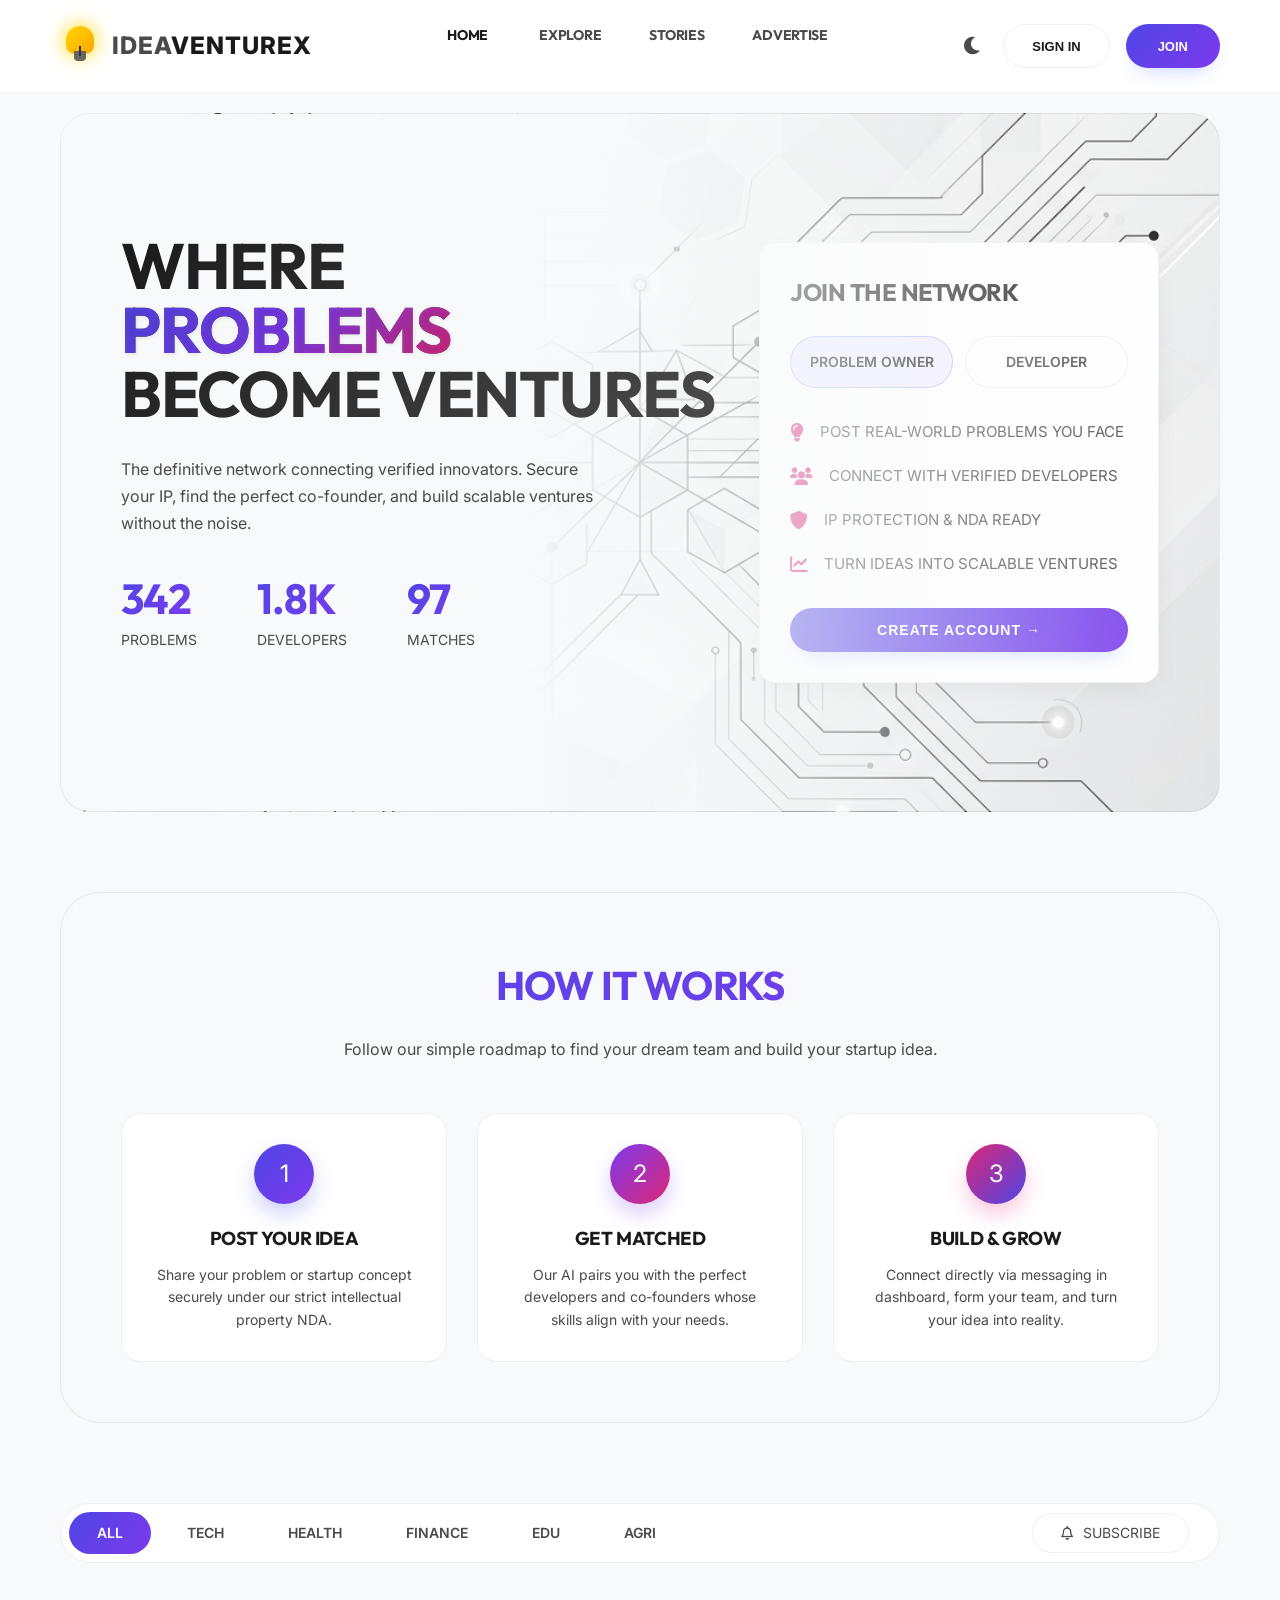
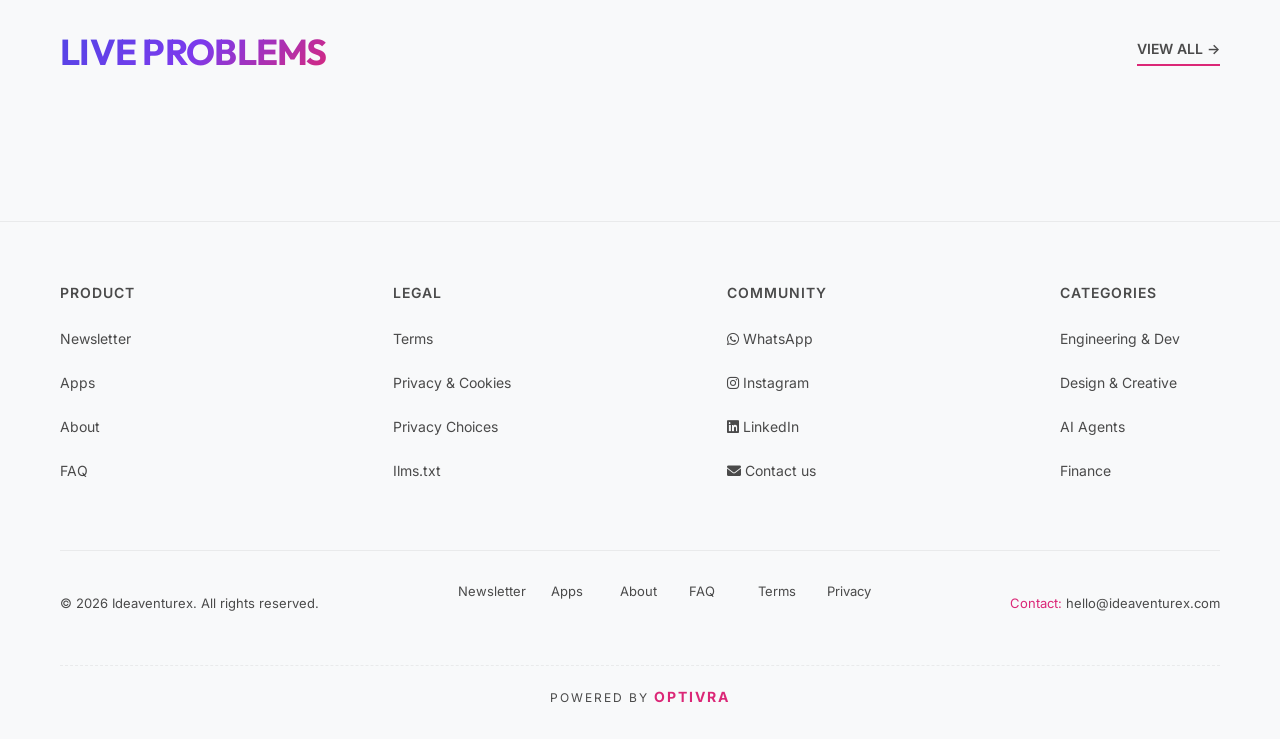
==== commit 54bee099: "backend" ====
--- a/index.html
+++ b/index.html
@@ -99,7 +99,6 @@
             <a onclick="switchPage('explore')">EXPLORE</a>
             <a onclick="switchPage('stories')">STORIES</a>
             <a onclick="switchPage('advertise')">ADVERTISE</a>
-            <a onclick="switchPage('admin')">ADMIN</a>
         </div>
         <div class="nav-right">
             <div class="theme-toggle" onclick="toggleTheme()">
@@ -128,8 +127,7 @@
         <a style="display: block; padding: 15px; color: var(--text-primary); text-decoration: none; border-bottom: 1px solid var(--border-color);" onclick="switchPage('home'); toggleMobileMenu()">HOME</a>
         <a style="display: block; padding: 15px; color: var(--text-primary); text-decoration: none; border-bottom: 1px solid var(--border-color);" onclick="switchPage('explore'); toggleMobileMenu()">EXPLORE</a>
         <a style="display: block; padding: 15px; color: var(--text-primary); text-decoration: none; border-bottom: 1px solid var(--border-color);" onclick="switchPage('stories'); toggleMobileMenu()">STORIES</a>
-        <a style="display: block; padding: 15px; color: var(--text-primary); text-decoration: none; border-bottom: 1px solid var(--border-color);" onclick="switchPage('advertise'); toggleMobileMenu()">ADVERTISE</a>
-        <a style="display: block; padding: 15px; color: var(--text-primary); text-decoration: none;" onclick="switchPage('admin'); toggleMobileMenu()">ADMIN</a>
+        <a style="display: block; padding: 15px; color: var(--text-primary); text-decoration: none;" onclick="switchPage('advertise'); toggleMobileMenu()">ADVERTISE</a>
     </div>
 
     <!-- MAIN CONTENT -->
@@ -290,67 +288,6 @@
         </div>
 
         <!-- DASHBOARD MOVED TO dashbaord.html -->
-
-        <!-- ADMIN PAGE -->
-        <div id="admin-page" class="page">
-            <div id="adminLoginBox" class="admin-login-box">
-                <h2>ADMIN ACCESS</h2>
-                <input type="email" placeholder="admin@ideaventurex.com" value="admin@ideaventurex.com" id="adminEmail">
-                <input type="password" placeholder="••••••••" value="admin123" id="adminPassword">
-                <button class="btn-primary" onclick="adminLogin()">ACCESS DASHBOARD</button>
-            </div>
-            <div id="adminPanel" class="admin-panel">
-                <div style="display:flex; justify-content:space-between; align-items:center; margin-bottom:30px;">
-                    <h2 style="font-size:36px;">ADMIN INTELLIGENCE</h2>
-                    <div class="profile-badge" style="display:flex; position:relative;" id="adminProfileBadge">
-                        <div class="avatar">AD</div>
-                        <span>ADMIN</span>
-                        <div class="logout-dropdown" id="adminLogoutDropdown">
-                            <a onclick="logout(); closeAdminDropdown();">🚪 LOGOUT</a>
-                        </div>
-                    </div>
-                </div>
-
-                <div class="admin-stats">
-                    <div class="stat-card-large"><h3>47</h3><p>LIVE PROBLEMS</p></div>
-                    <div class="stat-card-large"><h3>238</h3><p>DEVELOPERS</p></div>
-                    <div class="stat-card-large"><h3>15</h3><p>MATCHES</p></div>
-                    <div class="stat-card-large"><h3>89</h3><p>WEEKLY ACTIVE</p></div>
-                </div>
-
-                <div style="display:grid; grid-template-columns:1fr 1fr; gap:20px;">
-                    <div class="admin-section">
-                        <h3>⏳ PENDING VERIFICATION</h3>
-                        <div class="queue-item"><span>AI DIAGNOSTIC TOOL</span> <button class="verify-btn" onclick="showToast('VERIFIED')">VERIFY</button></div>
-                        <div class="queue-item"><span>ELDERLY CARE IOT</span> <button class="verify-btn" onclick="showToast('VERIFIED')">VERIFY</button></div>
-                        <div class="queue-item"><span>FARMER MARKETPLACE</span> <button class="verify-btn" onclick="showToast('VERIFIED')">VERIFY</button></div>
-                    </div>
-                    <div class="admin-section">
-                        <h3>🔥 TRENDING SECTORS</h3>
-                        <div class="trend-item"><span>TECH</span> <span>42%</span></div>
-                        <div class="trend-item"><span>HEALTH</span> <span>28%</span></div>
-                        <div class="trend-item"><span>FINTECH</span> <span>18%</span></div>
-                        <div class="trend-item"><span>EDU</span> <span>8%</span></div>
-                        <div class="trend-item"><span>AGRI</span> <span>4%</span></div>
-                    </div>
-                </div>
-
-                <div class="admin-section">
-                    <h3>👁️ ACCESS LOG</h3>
-                    <div class="log-item">PRIYA S. viewed AI DIAGNOSTIC · 2 min ago</div>
-                    <div class="log-item">RAHUL K. unlocked TELEMEDICINE · 15 min ago</div>
-                    <div class="log-item">ANAND M. posted new problem · 1 hour ago</div>
-                    <div class="log-item">SUNITA P. matched with developer · 3 hours ago</div>
-                </div>
-
-                <div class="admin-section">
-                    <h3>🤝 MATCH QUEUE</h3>
-                    <div class="queue-item"><span>AI TOOL · Developer: PRIYA S.</span> <span style="color:var(--gradient-1);">PENDING</span></div>
-                    <div class="queue-item"><span>TELEMEDICINE · Developer: RAHUL K.</span> <span style="color:var(--gradient-3);">ACCEPTED</span></div>
-                    <div class="queue-item"><span>MICRO-CREDIT · Developer: ANAND M.</span> <span style="color:var(--gradient-2);">IN REVIEW</span></div>
-                </div>
-            </div>
-        </div>
     </div>
 
     <!-- FOOTER -->
@@ -421,33 +358,122 @@
     </div>
 
     <!-- Modals -->
-    <div class="modal" id="loginModal">
-        <div class="modal-content">
-            <span class="close" onclick="closeModal('loginModal')">&times;</span>
-            <h2>SIGN IN</h2>
-            <input type="email" placeholder="EMAIL" id="loginEmail">
-            <input type="password" placeholder="PASSWORD" id="loginPassword">
-            <button class="btn-primary" style="width:100%;" onclick="demoLogin()">SIGN IN</button>
-        </div>
-    </div>
-    
-    <div class="modal" id="signupModal">
-        <div class="modal-content">
-            <span class="close" onclick="closeModal('signupModal')">&times;</span>
-            <h2>JOIN IDEAVENTUREX</h2>
-            <input type="text" placeholder="FULL NAME" id="signupName">
-            <input type="email" placeholder="EMAIL" id="signupEmail">
-            <input type="password" placeholder="PASSWORD" id="signupPassword">
-            <select id="signupRole">
-                <option>PROBLEM OWNER</option>
-                <option>DEVELOPER</option>
-                <option>ADVISOR</option>
-            </select>
-            <div class="otp-row">
-                <input type="text" placeholder="OTP" id="otpInput">
-                <button class="btn-outline" onclick="showToast('OTP SENT')">SEND</button>
-            </div>
-            <button class="btn-primary" style="width:100%; margin-top:20px;" onclick="demoSignup()">CREATE ACCOUNT</button>
+    <!-- Auth Modal (Unified Login/Signup) -->
+    <div class="modal" id="authModal">
+        <div class="modal-content auth-container">
+            <span class="close" onclick="closeModal('authModal')">&times;</span>
+            <div id="loginView">
+                <div class="auth-header">
+                    <h2>Welcome Back</h2>
+                    <p>Enter your credentials to access your account</p>
+                </div>
+                <div class="social-auth">
+                    <button class="social-btn google" onclick="showToast('GOOGLE LOGIN - STUB')">
+                        <i class="fab fa-google"></i> Sign in with Google
+                    </button>
+                    <button class="social-btn apple" id="appleBtn" onclick="showToast('APPLE LOGIN - STUB')">
+                        <i class="fab fa-apple"></i> Sign in with Apple
+                    </button>
+                </div>
+                <div class="divider"><span>OR CONTINUE WITH EMAIL</span></div>
+                
+                <div class="form-group input-icon-wrapper">
+                    <i class="fas fa-envelope input-icon"></i>
+                    <input type="email" placeholder="Email Address" id="loginEmail" class="premium-input">
+                </div>
+                <div class="form-group input-icon-wrapper">
+                    <i class="fas fa-lock input-icon"></i>
+                    <input type="password" placeholder="Password" id="loginPassword" class="premium-input">
+                </div>
+                
+                <div style="text-align: right; margin-bottom: 24px;">
+                    <a href="#" class="forgot-link" onclick="toggleAuthView('forgot')">Forgot Password?</a>
+                </div>
+                <button class="btn-primary auth-submit" onclick="demoLogin()">SIGN IN</button>
+                <p class="auth-switch-text">
+                    Don't have an account? <a href="#" onclick="toggleAuthView('signup')">Join now</a>
+                </p>
+            </div>
+
+            <div id="signupView" style="display: none;">
+                <div class="auth-header">
+                    <h2>Join IdeaventureX</h2>
+                    <p>Create an account to connect & innovate</p>
+                </div>
+                <div class="social-auth">
+                    <button class="social-btn google" onclick="showToast('GOOGLE SIGNUP - STUB')">
+                        <i class="fab fa-google"></i> Sign up with Google
+                    </button>
+                    <button class="social-btn apple" id="appleBtnSignup" onclick="showToast('APPLE SIGNUP - STUB')">
+                        <i class="fab fa-apple"></i> Sign up with Apple
+                    </button>
+                </div>
+                <div class="divider"><span>OR CONTINUE WITH EMAIL</span></div>
+                
+                <div class="form-group input-icon-wrapper">
+                    <i class="fas fa-user input-icon"></i>
+                    <input type="text" placeholder="Full Name" id="signupName" class="premium-input">
+                </div>
+                <div class="form-group input-icon-wrapper">
+                    <i class="fas fa-envelope input-icon"></i>
+                    <input type="email" placeholder="Email Address" id="signupEmail" class="premium-input">
+                </div>
+                <div class="form-group input-icon-wrapper">
+                    <i class="fas fa-lock input-icon"></i>
+                    <input type="password" placeholder="Password" id="signupPassword" class="premium-input">
+                </div>
+                <div class="form-group input-icon-wrapper">
+                    <i class="fas fa-briefcase input-icon"></i>
+                    <select id="signupRole" class="premium-input">
+                        <option value="owner">PROBLEM OWNER</option>
+                        <option value="developer">DEVELOPER</option>
+                        <option value="advisor">ADVISOR</option>
+                    </select>
+                </div>
+                
+                <div class="form-group phone-group">
+                    <select id="phoneCode" class="premium-input country-code">
+                        <option value="+1">+1 (US)</option>
+                        <option value="+44">+44 (UK)</option>
+                        <option value="+91">+91 (IN)</option>
+                        <option value="+61">+61 (AU)</option>
+                        <option value="+81">+81 (JP)</option>
+                        <option value="+49">+49 (DE)</option>
+                    </select>
+                    <div class="input-icon-wrapper phone-input-wrapper">
+                        <i class="fas fa-phone input-icon"></i>
+                        <input type="tel" placeholder="Phone Number" id="signupPhone" class="premium-input" style="padding-left: 36px;">
+                    </div>
+                </div>
+
+                <div class="otp-row">
+                    <div class="input-icon-wrapper" style="flex: 1;">
+                        <i class="fas fa-shield-alt input-icon"></i>
+                        <input type="text" placeholder="SMS OTP" id="otpInput" class="premium-input">
+                    </div>
+                    <button class="btn-outline otp-btn" onclick="sendOTP()">SEND OTP</button>
+                </div>
+                
+                <button class="btn-primary auth-submit" onclick="demoSignup()">CREATE ACCOUNT</button>
+                <p class="auth-switch-text">
+                    Already have an account? <a href="#" onclick="toggleAuthView('login')">Sign in</a>
+                </p>
+            </div>
+
+            <div id="forgotView" style="display: none;">
+                <div class="auth-header">
+                    <h2>Reset Password</h2>
+                    <p>Enter your email to receive a password reset link.</p>
+                </div>
+                <div class="form-group input-icon-wrapper">
+                    <i class="fas fa-envelope input-icon"></i>
+                    <input type="email" placeholder="Email Address" id="forgotEmail" class="premium-input">
+                </div>
+                <button class="btn-primary auth-submit" onclick="showToast('RESET LINK SENT')">SEND RESET LINK</button>
+                <p class="auth-switch-text">
+                    Back to <a href="#" onclick="toggleAuthView('login')">Sign In</a>
+                </p>
+            </div>
         </div>
     </div>
 
--- a/assets/css/style.css
+++ b/assets/css/style.css
@@ -6,31 +6,34 @@
 }
 
 :root {
-    --bg-primary: #FAFAFA;
+    --bg-primary: #F8F9FA;
     --bg-secondary: #FFFFFF;
-    --text-primary: #111111;
-    --text-secondary: #666666;
-    --border-color: rgba(0, 0, 0, 0.08);
+    --text-primary: #1A1A1A;
+    --text-secondary: #4A4A4A;
+    --border-color: rgba(0, 0, 0, 0.06);
     --card-bg: #FFFFFF;
-    --gradient-1: #6366F1; /* Vibrant Indigo */
-    --gradient-2: #8B5CF6; /* Vibrant Purple */
-    --gradient-3: #EC4899; /* Vibrant Pink */
-    --navbar-bg: rgba(255, 255, 255, 0.85);
-    --footer-bg: #FAFAFA;
+    --gradient-1: #4F46E5; /* Professional Indigo */
+    --gradient-2: #7C3AED; /* Professional Purple */
+    --gradient-3: #DB2777; /* Professional Pink */
+    --navbar-bg: rgba(255, 255, 255, 0.98);
+    --footer-bg: #F8F9FA;
+    --radius-sm: 8px;
+    --radius-md: 12px;
+    --radius-lg: 16px;
 }
 
 body.dark-mode {
-    --bg-primary: #0A0A0A;
-    --bg-secondary: rgba(17, 17, 17, 0.8);
-    --text-primary: #EDEDED;
-    --text-secondary: #888888;
-    --border-color: rgba(255, 255, 255, 0.1);
-    --card-bg: rgba(17, 17, 17, 0.6);
-    --gradient-1: #818CF8;
-    --gradient-2: #A78BFA;
-    --gradient-3: #F472B6;
-    --navbar-bg: rgba(10, 10, 10, 0.85);
-    --footer-bg: #0A0A0A;
+    --bg-primary: #050505;
+    --bg-secondary: #0A0A0A;
+    --text-primary: #F3F4F6;
+    --text-secondary: #9CA3AF;
+    --border-color: rgba(255, 255, 255, 0.08);
+    --card-bg: #0A0A0A;
+    --gradient-1: #6366F1;
+    --gradient-2: #8B5CF6;
+    --gradient-3: #EC4899;
+    --navbar-bg: rgba(5, 5, 5, 0.98);
+    --footer-bg: #050505;
 }
 
 body {
@@ -55,15 +58,19 @@
     scroll-behavior: smooth;
 }
 
+/* Professional Scrollbar */
 ::-webkit-scrollbar {
-    width: 8px;
+    width: 6px;
 }
 ::-webkit-scrollbar-track {
-    background: var(--bg-secondary);
+    background: transparent;
 }
 ::-webkit-scrollbar-thumb {
-    background: linear-gradient(135deg, var(--gradient-1), var(--gradient-2), var(--gradient-3));
+    background: var(--border-color);
     border-radius: 10px;
+}
+::-webkit-scrollbar-thumb:hover {
+    background: var(--text-secondary);
 }
 
 @keyframes pageTransition {
@@ -386,6 +393,7 @@
     line-height: 1;
     background: linear-gradient(135deg, var(--text-primary), var(--text-secondary));
     -webkit-background-clip: text;
+    background-clip: text;
     -webkit-text-fill-color: transparent;
     margin-bottom: 30px;
 }
@@ -393,6 +401,7 @@
 .hero-gradient-text {
     background: linear-gradient(135deg, var(--gradient-1), var(--gradient-2), var(--gradient-3));
     -webkit-background-clip: text;
+    background-clip: text;
     -webkit-text-fill-color: transparent;
 }
 
@@ -414,6 +423,7 @@
     font-weight: 700;
     background: linear-gradient(135deg, var(--gradient-1), var(--gradient-2));
     -webkit-background-clip: text;
+    background-clip: text;
     -webkit-text-fill-color: transparent;
     line-height: 1;
 }
@@ -427,11 +437,11 @@
 .hero-right {
     background: var(--card-bg);
     border: 1px solid var(--border-color);
-    border-radius: 32px;
-    padding: 40px;
+    border-radius: var(--radius-lg);
+    padding: 30px;
     min-width: 400px;
     max-width: 450px;
-    box-shadow: 0 20px 40px -20px rgba(0, 0, 0, 0.1);
+    box-shadow: 0 10px 30px -10px rgba(0, 0, 0, 0.1);
 }
 
 .type-selector {
@@ -575,6 +585,7 @@
     font-weight: 700;
     background: linear-gradient(135deg, var(--gradient-1), var(--gradient-2), var(--gradient-3));
     -webkit-background-clip: text;
+    background-clip: text;
     -webkit-text-fill-color: transparent;
 }
 
@@ -818,6 +829,7 @@
     margin-bottom: 20px;
     background: linear-gradient(135deg, var(--gradient-1), var(--gradient-2), var(--gradient-3));
     -webkit-background-clip: text;
+    background-clip: text;
     -webkit-text-fill-color: transparent;
 }
 
@@ -916,6 +928,7 @@
     margin-bottom: 40px;
     background: linear-gradient(135deg, var(--gradient-1), var(--gradient-3));
     -webkit-background-clip: text;
+    background-clip: text;
     -webkit-text-fill-color: transparent;
 }
 
@@ -992,6 +1005,7 @@
     font-size: 42px;
     background: linear-gradient(135deg, var(--gradient-1), var(--gradient-2));
     -webkit-background-clip: text;
+    background-clip: text;
     -webkit-text-fill-color: transparent;
 }
 
@@ -1390,6 +1404,7 @@
     margin-bottom: 30px;
     background: linear-gradient(135deg, var(--gradient-1), var(--gradient-2), var(--gradient-3));
     -webkit-background-clip: text;
+    background-clip: text;
     -webkit-text-fill-color: transparent;
 }
 
@@ -1586,15 +1601,15 @@
 
 .modal-content {
     background: var(--card-bg);
-    backdrop-filter: blur(30px);
-    -webkit-backdrop-filter: blur(30px);
-    border: 1px solid var(--border-color);
-    border-radius: 48px;
-    padding: 48px;
-    width: 500px;
-    max-width: 90%;
-    max-height: 80vh;
+    border: 1px solid var(--border-color);
+    border-radius: var(--radius-lg);
+    padding: 30px;
+    width: 450px;
+    max-width: 95%;
+    max-height: 90vh;
     overflow-y: auto;
+    position: relative;
+    box-shadow: 0 25px 50px -12px rgba(0, 0, 0, 0.5);
 }
 
 .modal-content h2 {
@@ -1602,18 +1617,224 @@
     margin-bottom: 30px;
     background: linear-gradient(135deg, var(--gradient-1), var(--gradient-2), var(--gradient-3));
     -webkit-background-clip: text;
+    background-clip: text;
     -webkit-text-fill-color: transparent;
 }
 
 .modal-content input,
 .modal-content select {
     width: 100%;
-    padding: 16px 20px;
-    margin: 10px 0;
-    background: rgba(255, 255, 255, 0.02);
-    border: 1px solid var(--border-color);
-    border-radius: 40px;
-    color: var(--text-primary);
+    padding: 14px 20px;
+    margin: 8px 0;
+    background: var(--bg-primary);
+    border: 1px solid var(--border-color);
+    border-radius: var(--radius-md);
+    color: var(--text-primary);
+    font-family: inherit;
+    font-size: 14px;
+    outline: none;
+    transition: 0.3s;
+}
+
+.modal-content input:focus {
+    border-color: var(--gradient-1);
+    box-shadow: 0 0 0 3px rgba(79, 70, 229, 0.1);
+}
+
+/* Unified Auth Styling */
+.auth-container {
+    padding: 40px;
+    background: linear-gradient(145deg, var(--card-bg), var(--bg-primary));
+    box-shadow: 0 30px 60px -15px rgba(0, 0, 0, 0.1), 0 0 0 1px var(--border-color);
+}
+
+.auth-header {
+    text-align: center;
+    margin-bottom: 30px;
+}
+
+.auth-header h2 {
+    font-size: 28px;
+    margin-bottom: 8px;
+    background: linear-gradient(135deg, var(--gradient-1), var(--gradient-2));
+    background-clip: text;
+    -webkit-background-clip: text;
+    -webkit-text-fill-color: transparent;
+}
+
+.auth-header p {
+    color: var(--text-secondary);
+    font-size: 14px;
+}
+
+.social-auth {
+    display: flex;
+    flex-direction: column;
+    gap: 12px;
+    margin-bottom: 24px;
+}
+
+.social-btn {
+    width: 100%;
+    padding: 12px;
+    border-radius: var(--radius-md);
+    border: 1px solid var(--border-color);
+    background: var(--bg-primary);
+    color: var(--text-primary);
+    font-size: 14px;
+    font-weight: 600;
+    cursor: pointer;
+    display: flex;
+    align-items: center;
+    justify-content: center;
+    gap: 10px;
+    transition: 0.3s;
+}
+
+.social-btn:hover {
+    background: var(--bg-secondary);
+    border-color: var(--text-secondary);
+    transform: translateY(-1px);
+    box-shadow: 0 4px 12px rgba(0, 0, 0, 0.05);
+}
+
+.social-btn i {
+    font-size: 18px;
+}
+
+.social-btn.google i { color: #DB4437; }
+.social-btn.apple i { color: var(--text-primary); }
+
+.divider {
+    display: flex;
+    align-items: center;
+    text-align: center;
+    margin: 20px 0;
+    color: var(--text-secondary);
+    font-size: 11px;
+    letter-spacing: 1px;
+    text-transform: uppercase;
+}
+
+/* Premium Inputs */
+.form-group {
+    position: relative;
+    margin-bottom: 16px;
+}
+
+.input-icon-wrapper {
+    position: relative;
+    display: flex;
+    align-items: center;
+}
+
+.input-icon {
+    position: absolute;
+    left: 16px;
+    color: var(--text-secondary);
+    font-size: 14px;
+    transition: 0.3s;
+}
+
+.premium-input {
+    width: 100%;
+    padding: 14px 16px 14px 44px; /* Space for icon */
+    background: var(--bg-primary);
+    border: 1px solid var(--border-color);
+    border-radius: var(--radius-md);
+    color: var(--text-primary);
+    font-family: inherit;
+    font-size: 14px;
+    outline: none;
+    transition: all 0.3s ease;
+}
+
+.premium-input:focus {
+    border-color: var(--gradient-1);
+    background: var(--card-bg);
+    box-shadow: 0 0 0 4px rgba(79, 70, 229, 0.1);
+}
+
+.premium-input:focus ~ .input-icon,
+.premium-input:not(:placeholder-shown) ~ .input-icon {
+    color: var(--gradient-1);
+}
+
+/* Phone Grouping */
+.phone-group {
+    display: flex;
+    gap: 10px;
+}
+
+.country-code {
+    width: 110px;
+    padding-left: 16px;
+    padding-right: 16px;
+}
+
+.phone-input-wrapper {
+    flex: 1;
+}
+
+.otp-row {
+    display: flex;
+    gap: 10px;
+    margin-bottom: 24px;
+}
+
+.otp-btn {
+    white-space: nowrap;
+    padding: 0 20px;
+}
+
+.auth-submit {
+    width: 100%;
+    padding: 14px;
+    font-size: 15px;
+    letter-spacing: 0.5px;
+    margin-top: 8px;
+    border-radius: var(--radius-md);
+}
+
+.auth-switch-text {
+    text-align: center;
+    margin-top: 24px;
+    font-size: 14px;
+    color: var(--text-secondary);
+}
+
+.auth-switch-text a, 
+.forgot-link {
+    color: var(--gradient-1);
+    text-decoration: none;
+    font-weight: 600;
+    transition: 0.2s;
+}
+
+.auth-switch-text a:hover,
+.forgot-link:hover {
+    color: var(--gradient-2);
+}
+
+.divider {
+    display: flex;
+    align-items: center;
+    text-align: center;
+    margin: 20px 0;
+    color: var(--text-secondary);
+    font-size: 12px;
+}
+
+.divider::before,
+.divider::after {
+    content: '';
+    flex: 1;
+    border-bottom: 1px solid var(--border-color);
+}
+
+.divider span {
+    padding: 0 10px;
+    font-weight: 600;
 }
 
 .otp-row {
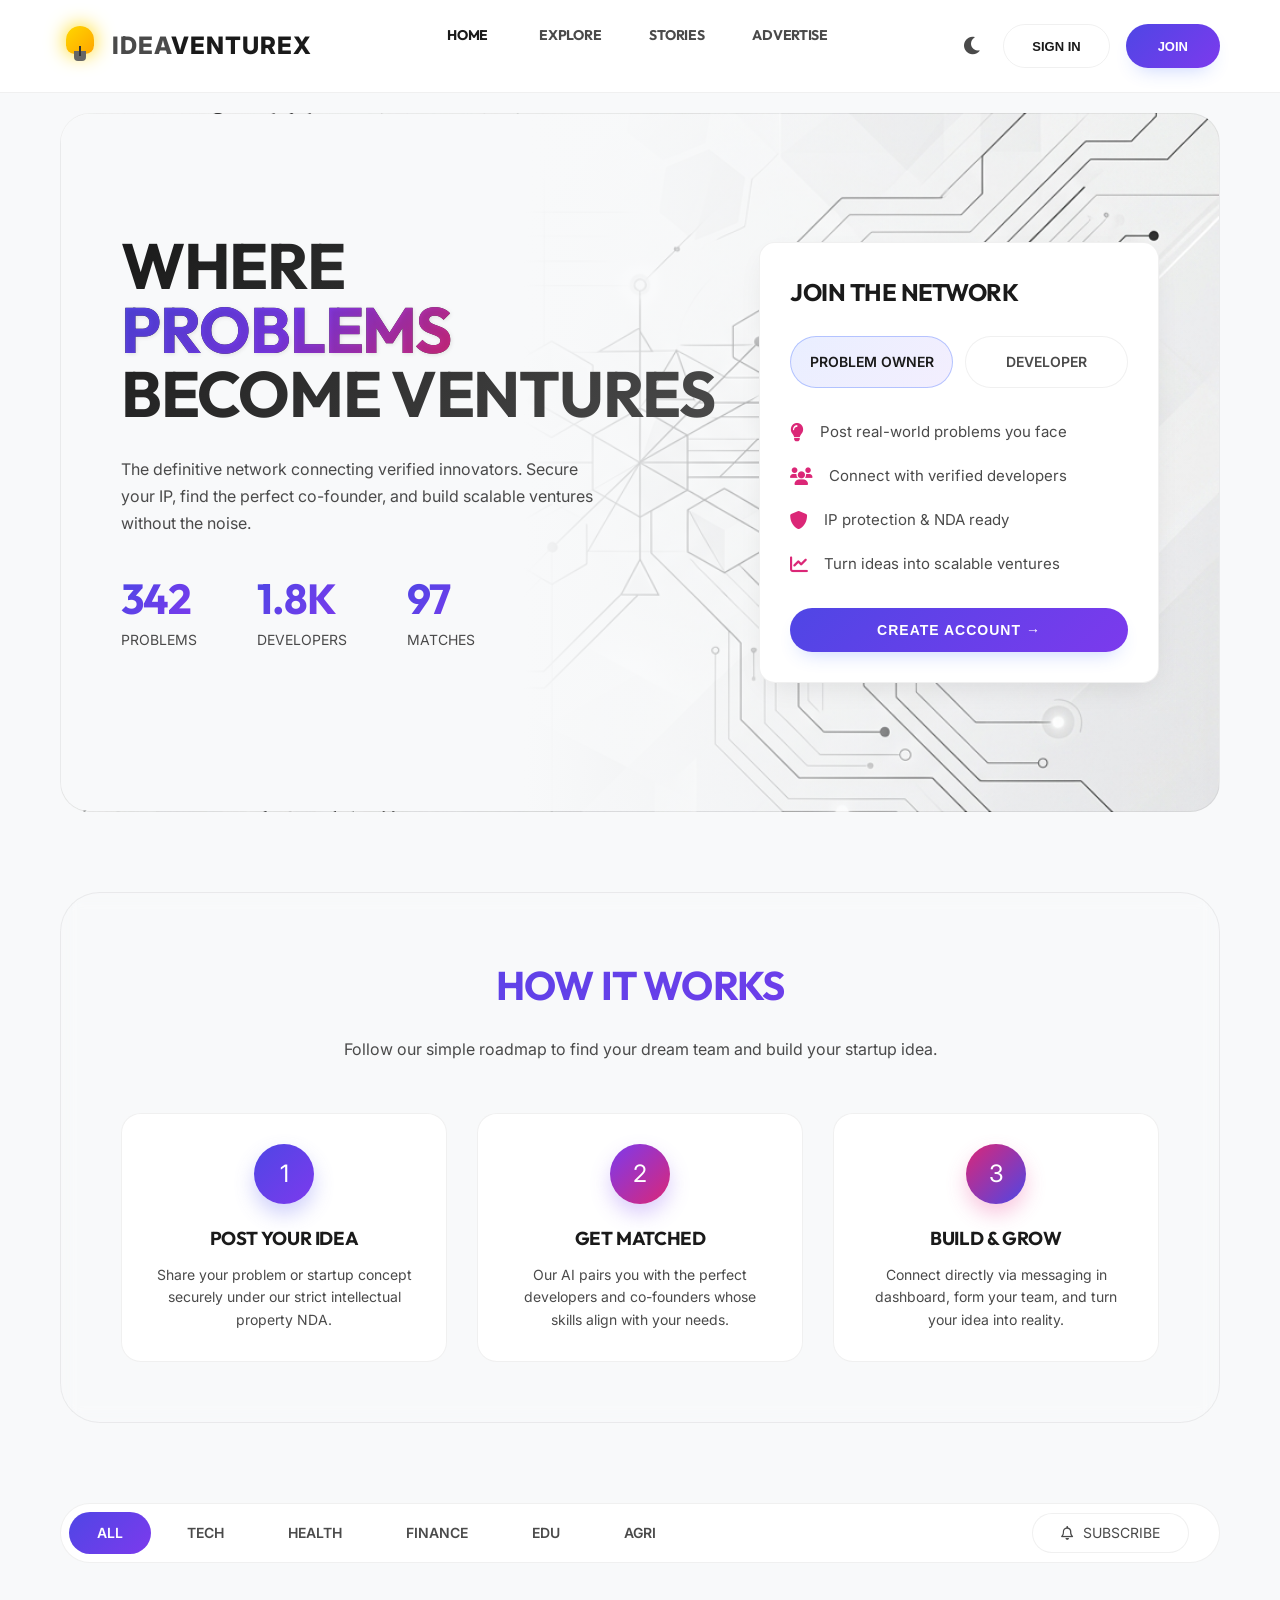
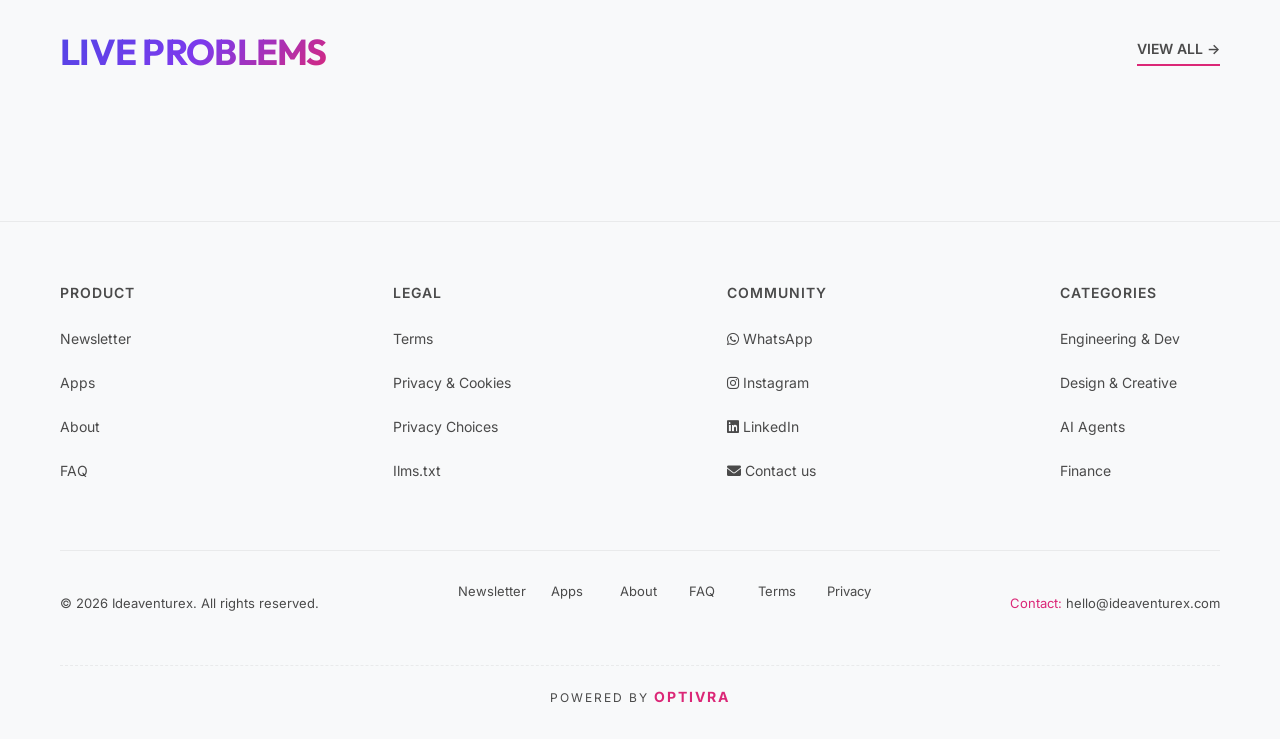
==== commit 97c75072: "changes to look attrcatove" ====
--- a/index.html
+++ b/index.html
@@ -146,7 +146,7 @@
                         <div class="stat-item"><div class="stat-number">97</div><p>MATCHES</p></div>
                     </div>
                 </div>
-                <div class="hero-right">
+                <div class="hero-right" style="position: relative; z-index: 1;">
                     <h3 style="font-size:24px;">JOIN THE NETWORK</h3>
                     <div class="type-selector">
                         <div class="type-option active" onclick="selectType('owner')">PROBLEM OWNER</div>
@@ -154,10 +154,10 @@
                     </div>
                     <ul class="usp-list" id="uspList">
                         <!-- Problem Owner bullets (active by default) -->
-                        <li><i class="fas fa-lightbulb"></i> POST REAL-WORLD PROBLEMS YOU FACE</li>
-                        <li><i class="fas fa-users"></i> CONNECT WITH VERIFIED DEVELOPERS</li>
-                        <li><i class="fas fa-shield-alt"></i> IP PROTECTION & NDA READY</li>
-                        <li><i class="fas fa-chart-line"></i> TURN IDEAS INTO SCALABLE VENTURES</li>
+                        <li><i class="fas fa-lightbulb"></i> Post real-world problems you face</li>
+                        <li><i class="fas fa-users"></i> Connect with verified developers</li>
+                        <li><i class="fas fa-shield-alt"></i> IP protection & NDA ready</li>
+                        <li><i class="fas fa-chart-line"></i> Turn ideas into scalable ventures</li>
                     </ul>
                     <button class="btn-primary" style="width:100%; padding:14px; font-size:14px; letter-spacing:1px;" onclick="openModal('signup')">CREATE ACCOUNT &rarr;</button>
                 </div>
@@ -165,7 +165,7 @@
 
             <!-- ROADMAP SECTION -->
             <div class="roadmap-section" style="margin: 80px 0; padding: 60px; background: rgba(255, 255, 255, 0.02); border-radius: 40px; border: 1px solid var(--border-color); text-align: center; backdrop-filter: blur(10px);">
-                <h2 style="font-size: 40px; margin-bottom: 20px; background: linear-gradient(135deg, var(--gradient-1), var(--gradient-2)); -webkit-background-clip: text; -webkit-text-fill-color: transparent;">HOW IT WORKS</h2>
+                <h2 style="font-size: 40px; margin-bottom: 20px; background: linear-gradient(135deg, var(--gradient-1), var(--gradient-2)); -webkit-background-clip: text; background-clip: text; -webkit-text-fill-color: transparent;">HOW IT WORKS</h2>
                 <p style="color: var(--text-secondary); margin-bottom: 50px;">Follow our simple roadmap to find your dream team and build your startup idea.</p>
                 <div style="display: grid; grid-template-columns: repeat(auto-fit, minmax(250px, 1fr)); gap: 30px;">
                     <div class="roadmap-step" style="padding: 30px; background: var(--card-bg); border-radius: 20px; border: 1px solid var(--border-color); transition: 0.3s; cursor: default;" onmouseover="this.style.transform='translateY(-10px)'; this.style.borderColor='var(--gradient-1)'" onmouseout="this.style.transform='translateY(0)'; this.style.borderColor='var(--border-color)'">
@@ -363,7 +363,15 @@
         <div class="modal-content auth-container">
             <span class="close" onclick="closeModal('authModal')">&times;</span>
             <div id="loginView">
-                <div class="auth-header">
+                <div class="auth-header" style="text-align: center;">
+                    <div class="logo" style="justify-content: center; margin-bottom: 20px; cursor: default;">
+                        <div class="bulb-icon">
+                            <div class="bulb-glass"></div>
+                            <div class="bulb-base"></div>
+                            <div class="bulb-filament"></div>
+                        </div>
+                        <div class="logo-text"><span>Idea</span>ventureX</div>
+                    </div>
                     <h2>Welcome Back</h2>
                     <p>Enter your credentials to access your account</p>
                 </div>
@@ -375,15 +383,22 @@
                         <i class="fab fa-apple"></i> Sign in with Apple
                     </button>
                 </div>
-                <div class="divider"><span>OR CONTINUE WITH EMAIL</span></div>
+                <div class="divider"><span>OR CONTINUE WITH EMAIL OR PHONE</span></div>
                 
                 <div class="form-group input-icon-wrapper">
-                    <i class="fas fa-envelope input-icon"></i>
-                    <input type="email" placeholder="Email Address" id="loginEmail" class="premium-input">
-                </div>
-                <div class="form-group input-icon-wrapper">
+                    <i class="fas fa-envelope input-icon" id="loginIdIcon"></i>
+                    <input type="text" placeholder="Email Address or Phone Number" id="loginEmail" class="premium-input" oninput="detectInputType(this, 'loginIdIcon', 'login')">
+                </div>
+                <div class="form-group input-icon-wrapper" id="loginPasswordWrapper">
                     <i class="fas fa-lock input-icon"></i>
                     <input type="password" placeholder="Password" id="loginPassword" class="premium-input">
+                </div>
+                <div class="otp-row" id="loginOtpGroup" style="display: none; margin-bottom: 16px;">
+                    <div class="input-icon-wrapper" style="flex: 1;">
+                        <i class="fas fa-shield-alt input-icon"></i>
+                        <input type="text" placeholder="SMS OTP" id="loginOtpInput" class="premium-input">
+                    </div>
+                    <button class="btn-outline otp-btn" onclick="sendOTP('login')">SEND OTP</button>
                 </div>
                 
                 <div style="text-align: right; margin-bottom: 24px;">
@@ -396,9 +411,17 @@
             </div>
 
             <div id="signupView" style="display: none;">
-                <div class="auth-header">
-                    <h2>Join IdeaventureX</h2>
-                    <p>Create an account to connect & innovate</p>
+                <div class="auth-header" style="text-align: center;">
+                    <div class="logo" style="justify-content: center; margin-bottom: 20px; cursor: default;">
+                        <div class="bulb-icon">
+                            <div class="bulb-glass"></div>
+                            <div class="bulb-base"></div>
+                            <div class="bulb-filament"></div>
+                        </div>
+                        <div class="logo-text"><span>Idea</span>ventureX</div>
+                    </div>
+                    <h2>Create an Account</h2>
+                    <p>Join the network to connect & innovate</p>
                 </div>
                 <div class="social-auth">
                     <button class="social-btn google" onclick="showToast('GOOGLE SIGNUP - STUB')">
@@ -408,17 +431,17 @@
                         <i class="fab fa-apple"></i> Sign up with Apple
                     </button>
                 </div>
-                <div class="divider"><span>OR CONTINUE WITH EMAIL</span></div>
+                <div class="divider"><span>OR CONTINUE WITH EMAIL OR PHONE</span></div>
                 
                 <div class="form-group input-icon-wrapper">
                     <i class="fas fa-user input-icon"></i>
                     <input type="text" placeholder="Full Name" id="signupName" class="premium-input">
                 </div>
                 <div class="form-group input-icon-wrapper">
-                    <i class="fas fa-envelope input-icon"></i>
-                    <input type="email" placeholder="Email Address" id="signupEmail" class="premium-input">
-                </div>
-                <div class="form-group input-icon-wrapper">
+                    <i class="fas fa-envelope input-icon" id="signupIdIcon"></i>
+                    <input type="text" placeholder="Email Address or Phone Number" id="signupEmail" class="premium-input" oninput="detectInputType(this, 'signupIdIcon', 'signup')">
+                </div>
+                <div class="form-group input-icon-wrapper" id="signupPasswordWrapper">
                     <i class="fas fa-lock input-icon"></i>
                     <input type="password" placeholder="Password" id="signupPassword" class="premium-input">
                 </div>
@@ -431,27 +454,12 @@
                     </select>
                 </div>
                 
-                <div class="form-group phone-group">
-                    <select id="phoneCode" class="premium-input country-code">
-                        <option value="+1">+1 (US)</option>
-                        <option value="+44">+44 (UK)</option>
-                        <option value="+91">+91 (IN)</option>
-                        <option value="+61">+61 (AU)</option>
-                        <option value="+81">+81 (JP)</option>
-                        <option value="+49">+49 (DE)</option>
-                    </select>
-                    <div class="input-icon-wrapper phone-input-wrapper">
-                        <i class="fas fa-phone input-icon"></i>
-                        <input type="tel" placeholder="Phone Number" id="signupPhone" class="premium-input" style="padding-left: 36px;">
-                    </div>
-                </div>
-
-                <div class="otp-row">
+                <div class="otp-row" id="signupOtpGroup" style="display: none; margin-bottom: 16px;">
                     <div class="input-icon-wrapper" style="flex: 1;">
                         <i class="fas fa-shield-alt input-icon"></i>
-                        <input type="text" placeholder="SMS OTP" id="otpInput" class="premium-input">
-                    </div>
-                    <button class="btn-outline otp-btn" onclick="sendOTP()">SEND OTP</button>
+                        <input type="text" placeholder="SMS OTP" id="signupOtpInput" class="premium-input">
+                    </div>
+                    <button class="btn-outline otp-btn" onclick="sendOTP('signup')">SEND OTP</button>
                 </div>
                 
                 <button class="btn-primary auth-submit" onclick="demoSignup()">CREATE ACCOUNT</button>
--- a/assets/css/style.css
+++ b/assets/css/style.css
@@ -1738,7 +1738,7 @@
 
 .premium-input {
     width: 100%;
-    padding: 14px 16px 14px 44px; /* Space for icon */
+    padding: 14px 16px 14px 44px !important; /* Space for icon */
     background: var(--bg-primary);
     border: 1px solid var(--border-color);
     border-radius: var(--radius-md);
